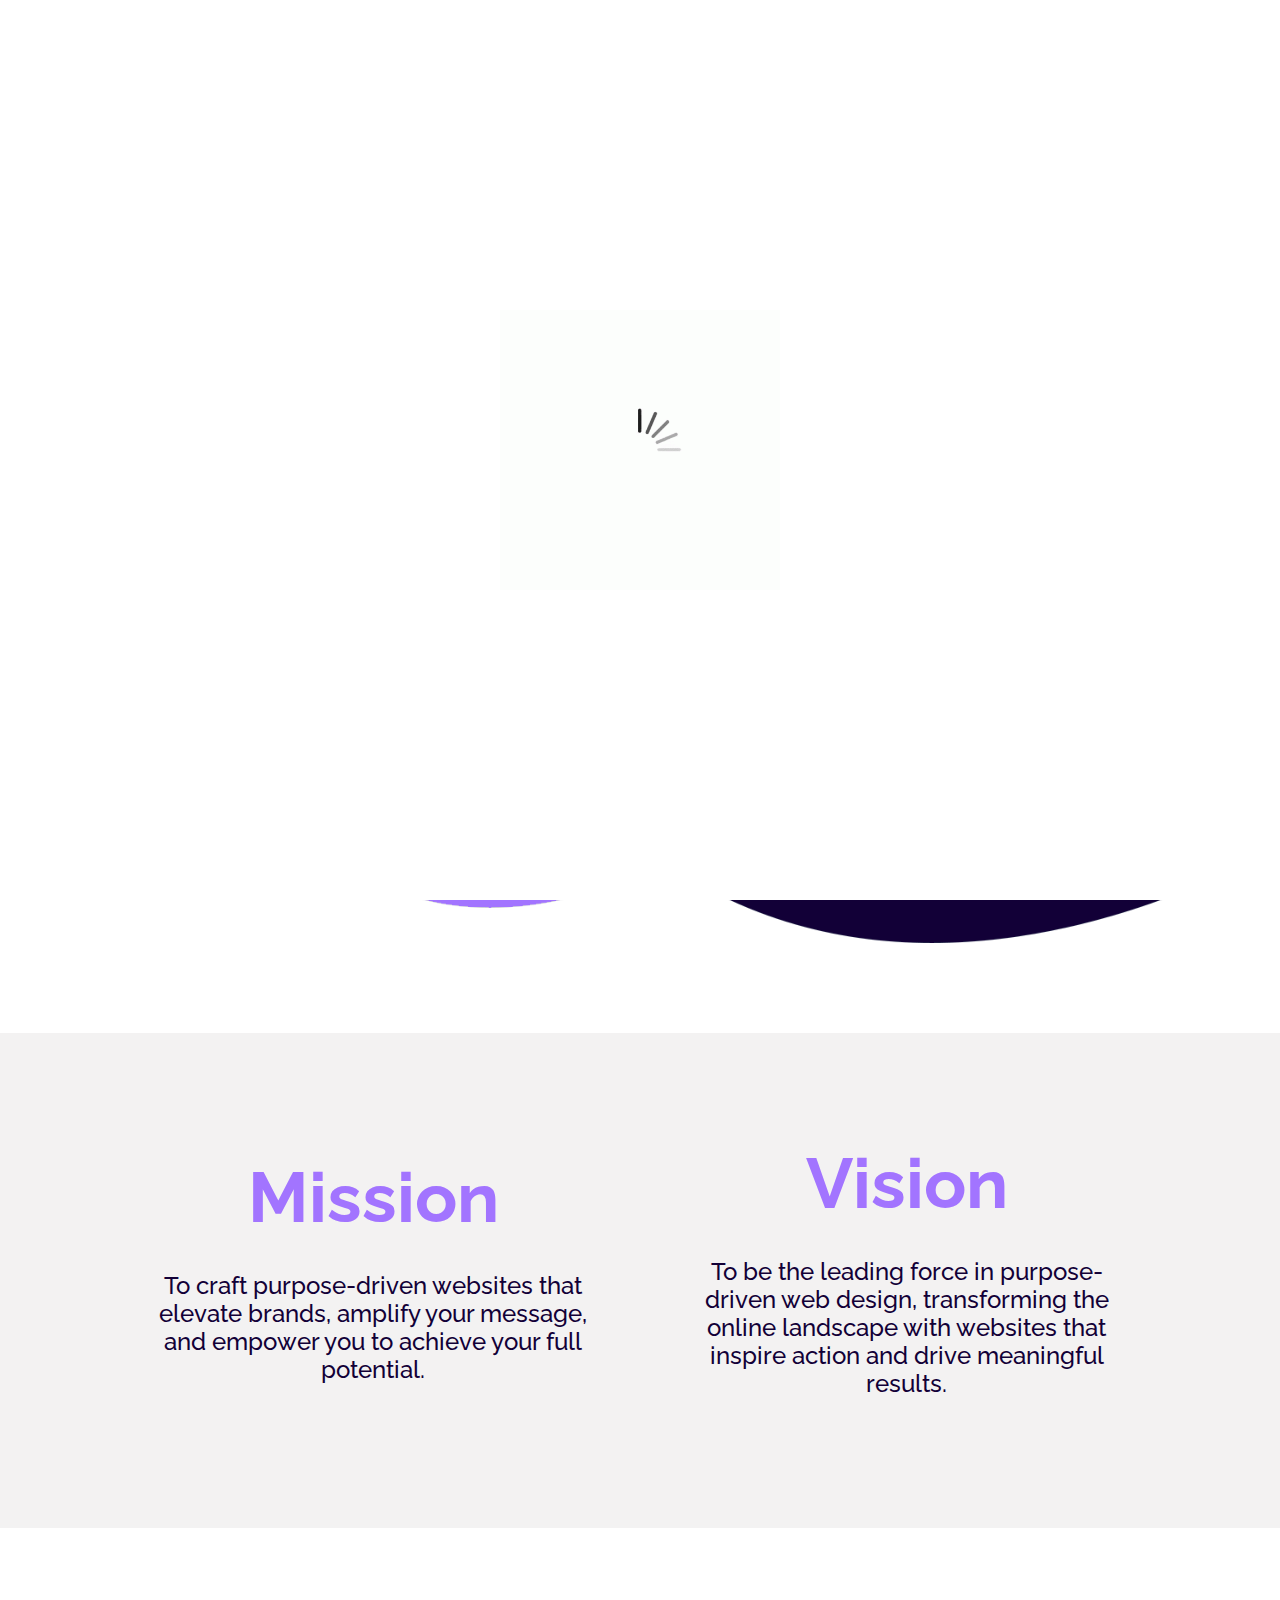
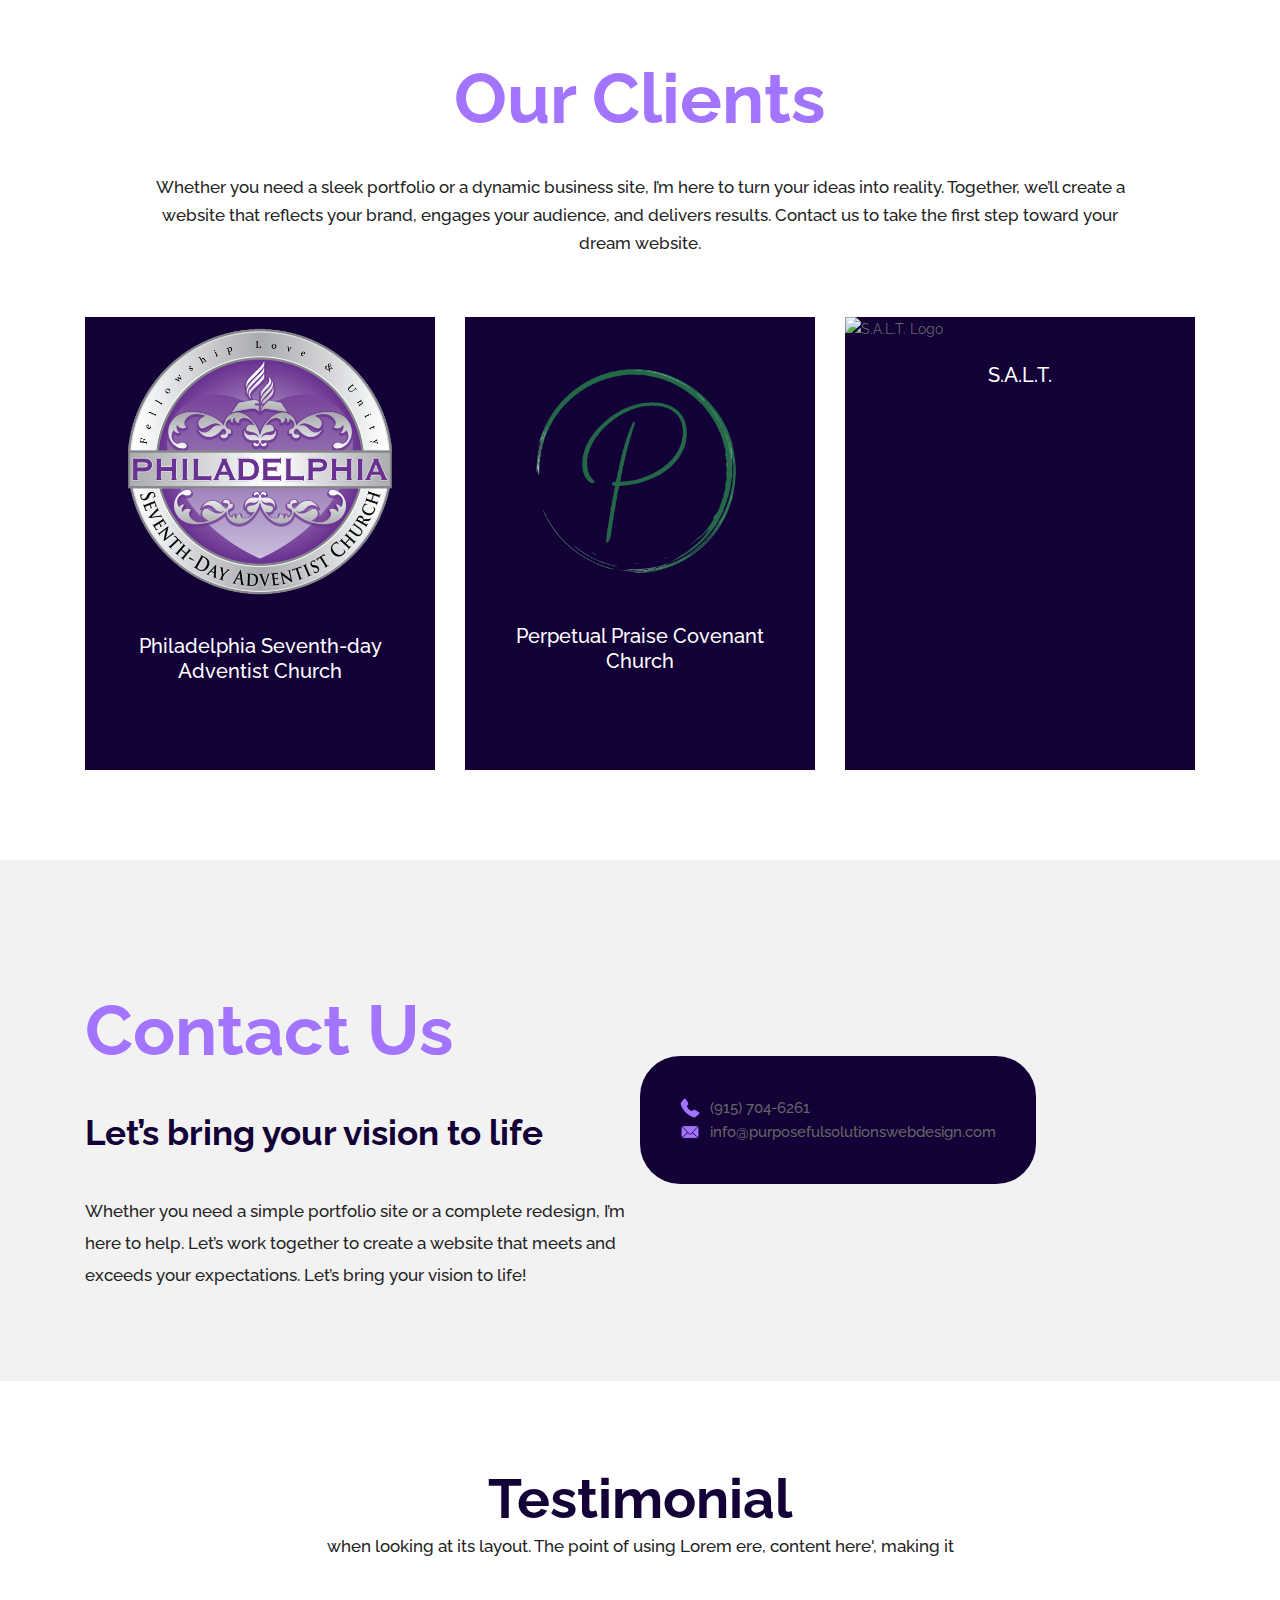
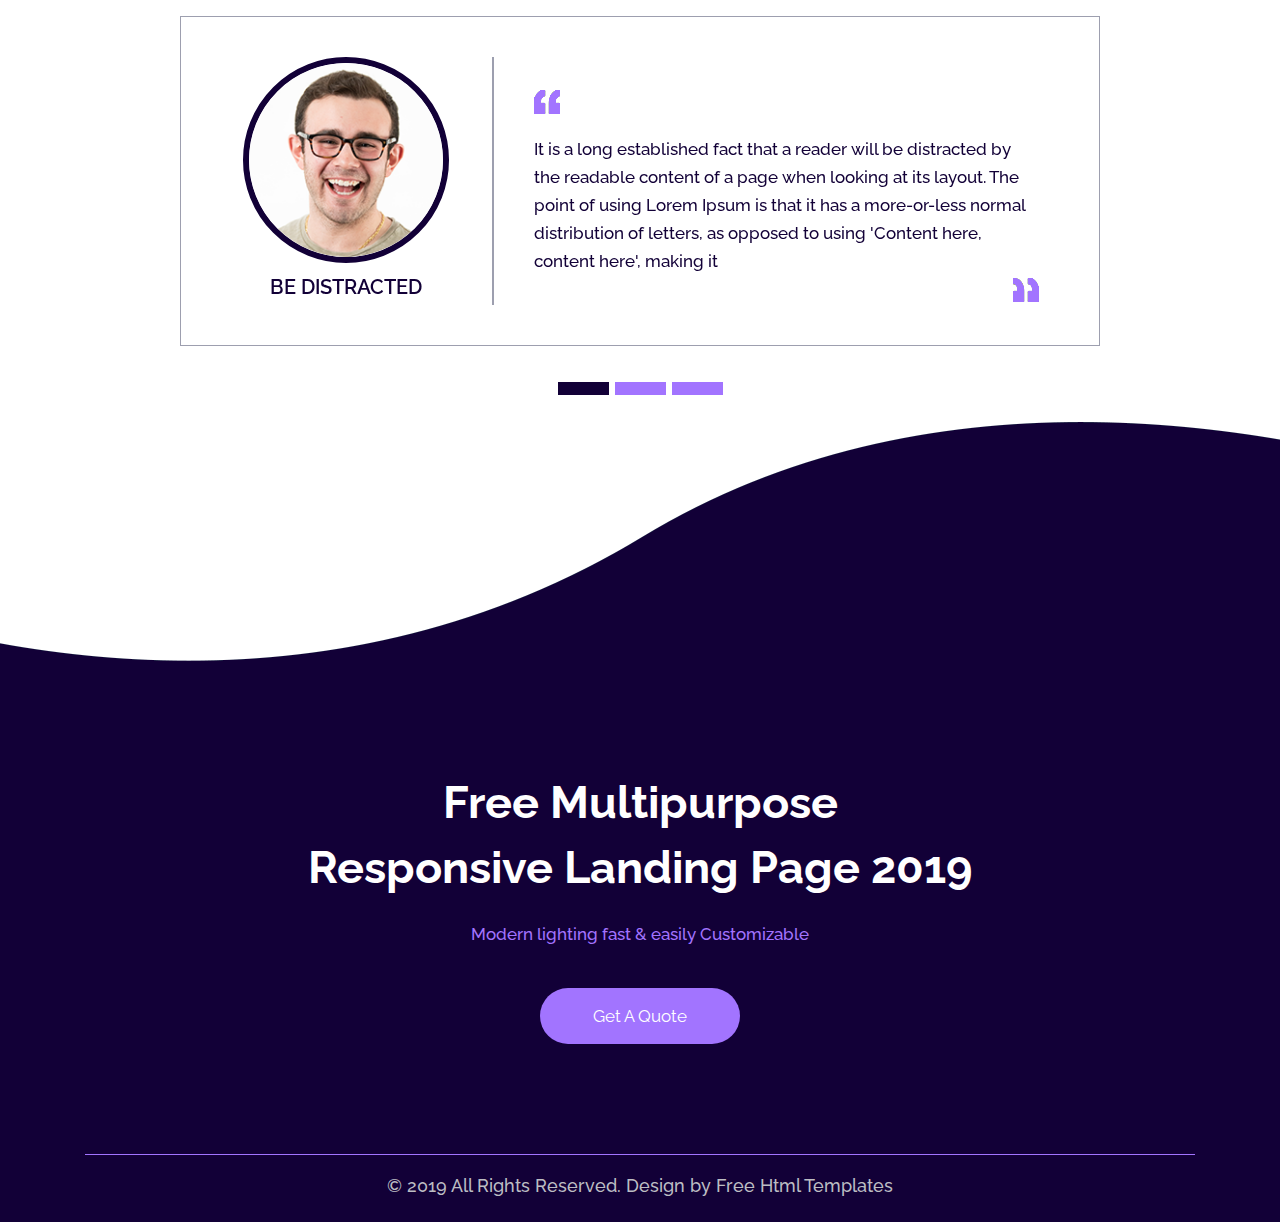
==== PSWD/index.html @ e75d56ca "added images. updated banner, mission and vision, and working on contact section" ====
<!DOCTYPE html>
<html lang="en">
<head>
    <meta charset="utf-8">
    <meta http-equiv="X-UA-Compatible" content="IE=edge">
    <!-- mobile metas -->
    <meta name="viewport" content="width=device-width, initial-scale=1">
    <meta name="viewport" content="initial-scale=1, maximum-scale=1">
    <!-- site metas -->
    <title>Purposeful Solutions Web Design</title>
    <meta name="keywords" content="website design">
    <meta name="description" content="website design">
    <meta name="author" content="">
    <!-- bootstrap css -->
    <link rel="stylesheet" href="css/bootstrap.min.css">
    <!-- style css -->
    <link rel="stylesheet" href="css/style.css">
    <!-- Responsive-->
    <link rel="stylesheet" href="css/responsive.css">
    <!-- favicon -->
    <link rel="icon" href="images/PSWDLogoFavicon.png" type="image/gif"/>
    <!-- Scrollbar Custom CSS -->
    <link rel="stylesheet" href="css/jquery.mCustomScrollbar.min.css">
    <!-- Tweaks for older IEs-->
    <link rel="stylesheet" href="https://netdna.bootstrapcdn.com/font-awesome/4.0.3/css/font-awesome.css">
    <link rel="stylesheet" href="https://cdnjs.cloudflare.com/ajax/libs/fancybox/2.1.5/jquery.fancybox.min.css"
          media="screen">

</head>
<!-- body -->
<body class="main-layout">
<!-- loader  -->
<div class="loader_bg">
    <div class="loader"><img src="images/loading.gif" alt="#"/></div>
</div>
<!-- end loader -->
<!-- header -->
<header>
    <div class="header">
        <div class="container">
            <div class="row">
                <div class="col-xl-3 col-lg-3 col-md-3 col-sm-3 col logo_section">
                    <div class="full">
                        <div class="center-desk">
                            <div class="logo">
                                <a href="index.html"><img src="images/PSWDLogoWhiteText.png"
                                                          alt="Purposeful Solutions Web Design logo"/></a>
                            </div>
                        </div>
                    </div>
                </div>
            </div>
        </div>
    </div>
</header>
<!-- end header -->
<!-- banner -->
<section class="banner_main">
    <div class="container-fluid">
        <div class="row d_flex">
            <div class="col-xl-6 col-lg-6 col-md-6">
                <div class="text-bg">
                    <h1>Creating</h1>
                    <span>Responsive <br>
                     Modern<br> User-centric websites </span>
                    <a href="#">Contact Us</a>
                </div>
            </div>
            <div class="col-xl-6 col-lg-6 col-md-6 padding_alert2">
                <div class="text-img">
                    <figure><img src="images/bundle03.png" alt="#"/></figure>
                </div>
            </div>
        </div>
    </div>
</section>
<!-- end banner -->
<!-- about -->
<div class="about">
    <div class="container-fluid">
        <div class="row d_flex">
            <div class="col-xl-5 col-lg-5 col-md-5 offset-md-1 d-flex flex-column ">
                <div class="titlepage">
                    <h1>Mission</h1>
                    <p>To craft purpose-driven websites that elevate brands, amplify your message, and empower you to
                        achieve your full potential.</p>
                </div>
            </div>
            <div class="col-xl-5 col-lg-5 col-md-5  d-flex flex-column ">
                <div class="titlepage">
                    <h1>Vision</h1>
                    <p>To be the leading force in purpose-driven web design, transforming the online landscape with
                        websites that inspire action and drive meaningful results.
                    </p>
                </div>
            </div>
        </div>
    </div>
</div>


<div class="classified">
    <div class="container">
        <div class="row">
            <div class="col-md-12">
                <div class="titlepage">
                    <h1>Our Clients</h1>
                    <p>Whether you need a sleek portfolio or a dynamic business site, I’m here to turn your ideas into
                        reality. Together, we’ll create a website that reflects your brand, engages your audience, and
                        delivers results. Contact us to take the first step toward your dream website.
                    </p>
                </div>
            </div>
        </div>


        <div class="row">
            <div class="col-xl-4 col-lg-4 col-md-4 margin_bott">
                <div class="classified_box">
                    <figure><img src="images/psdalogo.png" alt="Philadelphia Seventh-day Adventist Church logo"/>
                    </figure>
                    <h3>Philadelphia Seventh-day Adventist Church </h3>
                </div>
            </div>
            <div class="col-xl-4 col-lg-4 col-md-4 margin_bott">
                <div class="classified_box">
                    <figure><img src="images/P-PPCC.png" alt="Perpetual Praise Covenant Church logo"/></figure>
                    <h3>Perpetual Praise Covenant Church</h3>
                </div>
            </div>
            <div class="col-xl-4 col-lg-4 col-md-4">
                <div class="classified_box">
                    <figure><img src="" alt="S.A.L.T. Logo"/></figure>
                    <h3>S.A.L.T.</h3>
                </div>
            </div>
        </div>

    </div>
</div>

<!-- end classified -->


<!-- contact -->
<div class="contact">
    <div class="container">
        <div class="row d_flex">
            <div class="col-md-6">
                <div class="contact_box">
                    <div class="titlepage">
                        <h1>Contact Us</h1>
                        <h2>Let’s bring your vision to life</h2>
                    </div>
                    <p>Whether you need a simple portfolio site or a complete redesign, I’m here to help. Let’s work
                        together to create a website that meets and exceeds your expectations. Let’s bring your vision
                        to life!
                    </p>
                </div>
            </div>
            <div class="contact-info">
                <div id="contact" class="main_contact">
                    <div class="contact-item">
                        <img class="contact-icon" src="images/phoneIcon.png" alt="">
                        <p>(915) 704-6261</p>
                    </div>
                    <div class="contact-item">
                        <img class="contact-icon" src="images/mailIcon01.png" alt="">
                        <p>info@purposefulsolutionswebdesign.com</p>
                    </div>
                    </div>
                    <!--                    <div class="row">-->
                    <!--                        <div class="col-md-12 ">-->
                    <!--                            <input class="contactus" placeholder="Name" type="type" name="Name">-->
                    <!--                        </div>-->
                    <!--                        <div class="col-md-12">-->
                    <!--                            <input class="contactus" placeholder="Phone Number" type="type" name="Phone Number">-->
                    <!--                        </div>-->
                    <!--                        <div class="col-md-12">-->
                    <!--                            <input class="contactus" placeholder="Email" type="type" name="Email">-->
                    <!--                        </div>-->
                    <!--                        <div class="col-md-12">-->
                    <!--                            <textarea class="textarea" placeholder="Message" type="type"-->
                    <!--                                      Message="Name">Message </textarea>-->
                    <!--                        </div>-->
                    <!--                        <div class="col-sm-12">-->
                    <!--                            <button class="send_btn">Send</button>-->
                    <!--                        </div>-->
                    <!--                    </div>-->
                </div>
            </div>
        </div>
    </div>
</div>
<!-- end contact -->


<!-- testimonial -->
<div class="testimonial">
    <div class="container">
        <div class="row">
            <div class="col-md-12">
                <div class="titlepage">
                    <h2>Testimonial</h2>
                    <p>when looking at its layout. The point of using Lorem ere, content here', making it</p>
                </div>
            </div>
        </div>
        <div class="row">
            <div class="col-md-10 offset-md-1">
                <div id="myCarousel" class="carousel slide testimonial_Carousel " data-ride="carousel">
                    <ol class="carousel-indicators">
                        <li data-target="#myCarousel" data-slide-to="0" class="active"></li>
                        <li data-target="#myCarousel" data-slide-to="1"></li>
                        <li data-target="#myCarousel" data-slide-to="2"></li>
                    </ol>
                    <div class="carousel-inner">
                        <div class="carousel-item active">
                            <div class="container">
                                <div class="carousel-caption ">
                                    <div class="row">
                                        <div class="col-xl-4 col-lg-4 col-md-12 margin_boot">
                                            <div class="test_box1">
                                                <figure><img src="images/tests.png" alt="#"/></figure>
                                                <h4> be distracted </h4>
                                            </div>
                                        </div>
                                        <div class="col-xl-8 col-lg-8 col-md-12">
                                            <div class="test_box">
                                                <i><img src="images/te1.png" alt="#"/></i>
                                                <p>It is a long established fact that a reader will be distracted by the
                                                    readable content of a page when looking at its layout. The point of
                                                    using Lorem Ipsum is that it has a more-or-less normal distribution
                                                    of letters, as opposed to using 'Content here, content here', making
                                                    it </p>
                                                <i class="flot_right"><img src="images/te2.png" alt="#"/></i>
                                            </div>
                                        </div>
                                    </div>
                                </div>
                            </div>
                        </div>
                        <div class="carousel-item">
                            <div class="container">
                                <div class="carousel-caption">
                                    <div class="row">
                                        <div class="col-xl-4 col-lg-4 col-md-12 margin_boot">
                                            <div class="test_box1">
                                                <figure><img src="images/tests.png" alt="#"/></figure>
                                                <h4> be distracted </h4>
                                            </div>
                                        </div>
                                        <div class="col-xl-8 col-lg-8 col-md-12">
                                            <div class="test_box">
                                                <i><img src="images/te1.png" alt="#"/></i>
                                                <p>It is a long established fact that a reader will be distracted by the
                                                    readable content of a page when looking at its layout. The point of
                                                    using Lorem Ipsum is that it has a more-or-less normal distribution
                                                    of letters, as opposed to using 'Content here, content here', making
                                                    it </p>
                                                <i class="flot_right"><img src="images/te2.png" alt="#"/></i>
                                            </div>
                                        </div>
                                    </div>
                                </div>
                            </div>
                        </div>
                        <div class="carousel-item">
                            <div class="container">
                                <div class="carousel-caption">
                                    <div class="row">
                                        <div class="col-xl-4 col-lg-4 col-md-12 margin_boot">
                                            <div class="test_box1">
                                                <figure><img src="images/tests.png" alt="#"/></figure>
                                                <h4> be distracted </h4>
                                            </div>
                                        </div>
                                        <div class="col-xl-8 col-lg-8 col-md-12">
                                            <div class="test_box">
                                                <i><img src="images/te1.png" alt="#"/></i>
                                                <p>It is a long established fact that a reader will be distracted by the
                                                    readable content of a page when looking at its layout. The point of
                                                    using Lorem Ipsum is that it has a more-or-less normal distribution
                                                    of letters, as opposed to using 'Content here, content here', making
                                                    it </p>
                                                <i class="flot_right"><img src="images/te2.png" alt="#"/></i>
                                            </div>
                                        </div>
                                    </div>
                                </div>
                            </div>
                        </div>
                    </div>
                    <a class="carousel-control-prev" href="#myCarousel" role="button" data-slide="prev">
                        <span class="carousel-control-prev-icon" aria-hidden="true"></span>
                        <span class="sr-only">Previous</span>
                    </a>
                    <a class="carousel-control-next" href="#myCarousel" role="button" data-slide="next">
                        <span class="carousel-control-next-icon" aria-hidden="true"></span>
                        <span class="sr-only">Next</span>
                    </a>
                </div>
            </div>
        </div>
    </div>
</div>
<!-- end testimonial -->

<!--  footer -->
<footer>
    <div class="footer">
        <div class="container">
            <div class="row">
                <div class="col-md-8 offset-md-2">
                    <div class="cont">
                        <h3>Free Multipurpose <br>
                            Responsive Landing Page 2019
                        </h3>
                        <p>Modern lighting fast & easily Customizable</p>
                        <a class="read_more" href="#">Get A Quote</a>
                    </div>
                </div>
            </div>
        </div>
        <div class="copyright">
            <div class="container">
                <div class="row">
                    <div class="col-md-12">
                        <p>© 2019 All Rights Reserved. Design by <a href="https://html.design/"> Free Html Templates</a>
                        </p>
                    </div>
                </div>
            </div>
        </div>
    </div>
</footer>
<!-- end footer -->
<!-- Javascript files-->
<script src="js/jquery.min.js"></script>
<script src="js/popper.min.js"></script>
<script src="js/bootstrap.bundle.min.js"></script>
<script src="js/jquery-3.0.0.min.js"></script>
<script src="js/plugin.js"></script>
<!-- sidebar -->
<script src="js/jquery.mCustomScrollbar.concat.min.js"></script>
<script src="js/custom.js"></script>
<script src="https:cdnjs.cloudflare.com/ajax/libs/fancybox/2.1.5/jquery.fancybox.min.js"></script>
</body>
</html>
---- PSWD/css/style.css ----
/*--------------------------------------------------------------------- File Name: responsive.css ---------------------------------------------------------------------*/

/*--------------------------------------------------------------------- File Name: style.css ---------------------------------------------------------------------*/

/*--------------------------------------------------------------------- import Fonts ---------------------------------------------------------------------*/

@import url('https://fonts.googleapis.com/css?family=Rajdhani:300,400,500,600,700');
@import url('https://fonts.googleapis.com/css?family=Poppins:100,100i,200,200i,300,300i,400,400i,500,500i,600,600i,700,700i,800,800i,900,900i');
@import url('https://fonts.googleapis.com/css?family=Raleway:400,500,600,700&display=swap');

/*****---------------------------------------- 1) font-family: 'Rajdhani', sans-serif;
 2) font-family: 'Poppins', sans-serif;
 ----------------------------------------*****/

/*--------------------------------------------------------------------- import Files ---------------------------------------------------------------------*/

@import url(animate.min.css);
@import url(normalize.css);
@import url(icomoon.css);
@import url(font-awesome.min.css);
@import url(meanmenu.css);
@import url(owl.carousel.min.css);
@import url(swiper.min.css);
@import url(slick.css);
@import url(jquery.fancybox.min.css);
@import url(jquery-ui.css);
@import url(nice-select.css);

/*--------------------------------------------------------------------- skeleton ---------------------------------------------------------------------*/

* {
    box-sizing: border-box !important;
}

html {
    scroll-behavior: smooth;
}

body {
    color: #666666;
    font-size: 14px;
    font-family: 'Raleway', sans-serif;
    line-height: 1.80857;
    font-weight: normal;
}

a {
    color: #1f1f1f;
    text-decoration: none !important;
    outline: none !important;
    -webkit-transition: all .3s ease-in-out;
    -moz-transition: all .3s ease-in-out;
    -ms-transition: all .3s ease-in-out;
    -o-transition: all .3s ease-in-out;
    transition: all .3s ease-in-out;
}

h1,
h2,
h3,
h4,
h5,
h6 {
    letter-spacing: 0;
    font-weight: normal;
    position: relative;
    padding: 0 0 10px 0;
    line-height: normal;
    color: #111111;
    margin: 0
}

h1 {
    font-size: 24px;
}

h2 {
    font-size: 22px;
}

h3 {
    font-size: 18px;
}

h4 {
    font-size: 16px
}

h5 {
    font-size: 14px
}

h6 {
    font-size: 13px
}

*,
*::after,
*::before {
    -webkit-box-sizing: border-box;
    -moz-box-sizing: border-box;
    box-sizing: border-box;
}

h1 a,
h2 a,
h3 a,
h4 a,
h5 a,
h6 a {
    color: #212121;
    text-decoration: none !important;
    opacity: 1
}

button:focus {
    outline: none;
}

ul,
li,
ol {
    margin: 0px;
    padding: 0px;
    list-style: none;
}

p {
    margin: 0px;
    font-weight: 500;
    font-size: 15px;
    line-height: 24px;
}

a {
    color: #222222;
    text-decoration: none;
    outline: none !important;
}

a,
.btn {
    text-decoration: none !important;
    outline: none !important;
    -webkit-transition: all .3s ease-in-out;
    -moz-transition: all .3s ease-in-out;
    -ms-transition: all .3s ease-in-out;
    -o-transition: all .3s ease-in-out;
    transition: all .3s ease-in-out;
}

img {
    max-width: 100%;
    height: auto;
}

:focus {
    outline: 0;
}

.btn-custom {
    margin-top: 20px;
    background-color: transparent !important;
    border: 2px solid #ddd;
    padding: 12px 40px;
    font-size: 16px;
}

.lead {
    font-size: 18px;
    line-height: 30px;
    color: #767676;
    margin: 0;
    padding: 0;
}

.form-control:focus {
    border-color: #ffffff !important;
    box-shadow: 0 0 0 .2rem rgba(255, 255, 255, .25);
}

.navbar-form input {
    border: none !important;
}

.badge {
    font-weight: 500;
}

blockquote {
    margin: 20px 0 20px;
    padding: 30px;
}

button {
    border: 0;
    margin: 0;
    padding: 0;
    cursor: pointer;
}

.full {
    float: left;
    width: 100%;
}

.layout_padding {
    padding-top: 90px;
    padding-bottom: 90px;
}

.layout_padding_2 {
    padding-top: 75px;
    padding-bottom: 75px;
}

.light_silver {
    background: #f9f9f9;
}

.theme_bg {
    background: #38c8a8;
}

.margin_top_30 {
    margin-top: 30px !important;
}

.full {
    width: 100%;
    float: left;
    margin: 0;
    padding: 0;
}


/**-- heading section --**/


/*---------------------------- preloader area ----------------------------*/

.loader_bg {
    position: fixed;
    z-index: 9999999;
    background: #fff;
    width: 100%;
    height: 100%;
}

.loader {
    height: 100%;
    width: 100%;
    position: absolute;
    left: 0;
    top: 0;
    display: flex;
    justify-content: center;
    align-items: center;
}

.loader img {
    width: 280px;
}


/*-- navigation--*/

.navigation.navbar {
    float: right;
    padding: 0px;
    padding-top: 5px;
}

.navigation.navbar-dark .navbar-nav .nav-link {
    padding: 8px 25px;
    color: #fff;
    font-size: 16px;
    line-height: 20px;
}

.navigation.navbar-dark .navbar-nav .nav-link:focus,
.navigation.navbar-dark .navbar-nav .nav-link:hover {
    color: #a274ff;
}

.navigation.navbar-dark .navbar-nav .active > .nav-link,
.navigation.navbar-dark .navbar-nav .nav-link.active,
.navigation.navbar-dark .navbar-nav .nav-link.show,
.navigation.navbar-dark .navbar-nav .show > .nav-link {
    color: #bb4f42;
}

.navbar-expand-md .navbar-nav {
    padding-right: 10px;
}

/*-- header area --*/


/*--------------------------------------------------------------------- top banner area ---------------------------------------------------------------------*/


/*--------------------------------------------------------------------- layout new css ---------------------------------------------------------------------*/

.header {
    width: 100%;
    background: transparent;
    padding: 20px 30px;
    position: absolute;
    z-index: 999;
}

.logo a {
    font-size: 40px;
    font-weight: bold;
    color: #fff;
    line-height: 40px;
}


/** banner section **/

.padding_lert2 {
    padding-left: 0;
}

.banner_main {
    background: url(../images/banner.png);
    padding: 90px 0 300px 0;
    display: flex;
    align-items: center;
    background-repeat: no-repeat;
    background-size: 100% 100%;
    background-position: center;
}

.text-bg {
    text-align: left;
    max-width: 542px;
    float: right;
    width: 100%;
    padding-top: 20%;
}

.text-bg h1 {
    color: #a274ff;
    font-size: 70px;
    padding-top: 40px;
    line-height: 80px;
    padding-bottom: 35px;
    font-weight: bold;
}

.text-bg span {
    color: #fff;
    font-size: 45px;
    line-height: 65px;
    font-weight: 500;
    padding-bottom: 20px;
    display: block;
}

.text-bg strong {
    color: #fff;
    font-size: 60px;
    line-height: 65px;
    font-weight: 600;
    padding-bottom: 30px;
    display: block;
}

.text-bg p {
    color: #fff;
    font-size: 17px;
    line-height: 28px;
    padding-bottom: 60px;
}


.text-img figure {
    margin: 0;
}

.text-img figure img {
    width: 100%;
}

.text-bg a {
    font-size: 17px;
    background-color: transparent;
    border: #ddd solid 2px;
    border-radius: 10px;
    color: #fff;
    font-weight: 500;
    padding: 13px 0px;
    width: 100%;
    max-width: 200px;
    text-align: center;
    display: inline-block;
    transition: ease-in all 0.5s;
}

.text-bg a:hover {
    background-color: #a274ff;
    color: #fff;
    transition: ease-in all 0.5s;
}

.titlepage {
    text-align: center;
    padding-bottom: 60px;
}

.titlepage span {
    color: #a274ff;
    font-weight: 500;
    font-size: 20px;
}

.titlepage h2 {
    font-size: 55px;
    color: #120037;
    line-height: 55px;
    font-weight: bold;
    padding: 0;
}

.titlepage h1 {
    color: #a274ff;
    font-size: 70px;
    padding-top: 40px;
    line-height: 80px;
    padding-bottom: 35px;
    font-weight: bold;
}

.titlepage p {
    padding-right: 5%;
    padding-left: 5%;
    font-size: 24px;
    line-height: 28px;
    color: #120037;
}

.d_flex {
    display: flex;
    align-items: center;
    flex-wrap: wrap;
}


/** banner section **/


/** about section **/


.about {
    padding: 70px 0;
    margin-top: 90px;
    background-color: #f3f2f2;
}

.about .titlepage h2 {
    padding-bottom: 20px;
}

.about .about_box figure {
    margin: 0;
}

.about .about_box figure img {
    width: 100%;
}


/** end about section **/


/** classified section **/


.classified {
    margin-top: 90px;
}

.classified .titlepage h2 {
    padding-bottom: 20px;
}

.classified .titlepage p {
    font-size: 17px;
    line-height: 28px;
    color: #232324;
}

.classified_box {
    background: #120037;
    min-height: 453px;
}

.classified .classified_box figure {
    margin: 0;
}

.classified .classified_box figure img {
    width: 100%;
}


.classified .classified_box h3 {
    text-align: center;
    color: #fff;
    font-size: 20px;
    line-height: 25px;
    font-weight: 501;
    padding: 20px 20px 0px 20px;
}

.classified .classified_box p {
    text-align: center;
    color: #fff;
    font-size: 17px;
    line-height: 28px;
    padding: 10px 20px 25px 20px
}


/** end classified section **/


/** end about section **/

.read_more {
    font-size: 17px;
    background-color: #02185b;
    color: #fff;
    padding: 13px 0px;
    width: 100%;
    max-width: 200px;
    text-align: center;
    display: inline-block;
    transition: ease-in all 0.5s;
}

.read_more:hover {
    background: #a274ff;
    color: #fff;
    transition: ease-in all 0.5s;
}

/** contact **/

.contact {
    background-color: #f3f2f2;
    padding: 90px 0;
    margin-top: 90px;
}

.contact .titlepage {
    text-align: left;
    padding-bottom: 35px;
}

.contact .titlepage h2 {
    color: #120037;
    font-size: 35px;
}

.contact-info {
    /*display: flex; !* Makes the container a flexbox *!*/
    /*flex-direction: column; !* Stack items vertically by default *!*/
}

.contact-item {
    display: flex; /* Makes each item a flexbox */
    align-items: center; /* Vertically aligns the icon and text */
    margin-bottom: 10px; /* Adds spacing between items */
}

.contact-icon {
    width: 20px; /* Adjust icon size as needed */
    height: auto;
    margin-right: 10px; /* Adds spacing between icon and text */
}

/* Media query for larger screens to display items horizontally */
@media (min-width: 768px) { /* Adjust breakpoint as needed */
    .contact-info {
        flex-direction: row;
        justify-content: space-around; /* Distribute space evenly */
    }
    .contact-item {
        margin-bottom: 0px;
    }
}

.main_contact {
    padding: 40px;
    background: #120037;
    border-radius: 40px;
}

.main_form .contactus {
    border: inherit;
    margin-bottom: 26px;
    width: 100%;
    height: 50px;
    background: transparent;
    color: #292e39;
    font-size: 18px;
    font-weight: normal;
    border-bottom: #615e5e solid 1px;
}

.main_form .textarea {
    border: inherit;
    margin-bottom: 20px;
    width: 100%;
    background: transparent;
    color: #292e39;
    font-size: 18px;
    font-weight: normal;
    padding-top: 30px;
    border-bottom: #615e5e solid 1px;
}

.main_form .send_btn {
    font-size: 17px;
    transition: ease-in all 0.5s;
    background-color: #fff;
    color: #000;
    padding: 13px 0px;
    margin: 0 auto;
    max-width: 200px;
    width: 100%;
    display: block;
    margin-top: 30px;
}

.main_form .send_btn:hover {
    background: #a274ff;
    transition: ease-in all 0.5s;
    color: #fff;
}

#contact *::placeholder {
    color: #4d4d4f;
    opacity: 1;
}


.contact_box p {
    color: #232324;
    font-size: 17px;
    line-height: 32px;
}

/** end contact **/


/** testimonial section **/

.testimonial {
    padding: 90px 0 319px 0;
    background-color: #fff;
}

.testimonial .titlepage p {
    color: #232324;
    font-weight: 500;
    font-size: 17px;
    line-height: 20px;
    padding-top: 10px;
}

.testimonial_Carousel {
    border: #9d9faf solid 1px;
    padding: 40px 20px;
}

.testimonial_Carousel .carousel-caption {
    position: inherit;
    padding: 0;
}

.testimonial_box {
    text-align: center;
}

.test_box {
    padding: 30px 25px;
}

.margin_boot {
    border-right: #9d9faf solid 2px;
}

.flot_right {
    float: right;
}

.testimonial_Carousel .test_box1 {
    text-align: center;
}

.testimonial_Carousel .test_box1 figure {
    margin: 0;
}

.testimonial_Carousel .test_box1 figure img {
    max-width: 206px;
    border-radius: 200px;
    border: #120037 solid 6px;
}

.testimonial_Carousel .test_box1 h4 {
    font-size: 20px;
    color: #120037;
    line-height: 18px;
    display: block;
    text-align: center;
    text-transform: uppercase;
    font-weight: 600;
    padding: 0;
    padding-top: 15px;
}

.testimonial_Carousel .test_box i {
    font-size: 17px;
    line-height: 28px;
    text-align: left;
    display: block;
}

.testimonial_Carousel .test_box p {
    font-size: 17px;
    line-height: 28px;
    color: #120037;
    text-align: left;
    padding-top: 20px;
}

.testimonial_Carousel .carousel-indicators {
    bottom: -50px;
}

.testimonial_Carousel .carousel-indicators li {
    width: 51px;
    height: 13px;
    background: #a274ff;
}

.testimonial_Carousel .carousel-indicators li.active {
    background: #120037;
}

.carousel-control-next-icon,
.carousel-control-prev-icon {
    display: none;
}


/** end testimonial section **/

/** footer **/

.footer {
    background: #120037;
    padding-top: 85px;
    text-align: center;
    padding-bottom: 5px;
    position: relative;
}

.footer::after {
    content: "";
    position: absolute;
    height: 243px;
    top: -243px;
    background-repeat: no-repeat;
    background: url(../images/cross_bottom.png);
    background-size: cover;
    background-position: center;
    left: 0;
    right: 0;
}


.footer .titlepage {
    text-align: left;
    padding-bottom: 10px;
}

.footer .titlepage h2 {
    color: #e95d49;
}

.cont {
    padding-top: 20px;
    text-align: center;
}

.cont h3 {
    color: #fff;
    font-size: 45px;
    line-height: 65px;
    font-weight: bold;
    padding: 0;
}

.cont p {
    color: #a274ff;
    font-size: 17px;
    line-height: 28px;
    padding-top: 20px;
    padding-bottom: 40px;
}

.cont .read_more {
    background-color: #a274ff;
    border-radius: 30px;
}

.cont .read_more:hover {
    background-color: #000;
}

.copyright {
    margin-top: 90px;
    padding: 20px 0px;
    background-color: transparent;
}

.copyright p {
    color: #bcbdc3;
    font-size: 18px;
    line-height: 22px;
    text-align: center;
    border-top: #a274ff solid 1px;
    padding-top: 20px;
}

.copyright a {
    color: #bcbdc3;
}

.copyright a:hover {
    color: #a274ff;;
}


/** end footer **/
---- PSWD/css/responsive.css ----
/*--------------------------------------------------------------------- File Name: responsive.css ---------------------------------------------------------------------*/


/*------------------------------------------------------------------- 991px x 768px ---------------------------------------------------------------------*/

@media (min-width: 1200px) and (max-width: 1500px) {

}

@media (min-width: 992px) and (max-width: 1199px) {
    .titlepage h2 {
        font-size: 42px;
    }
    .text-bg h1 {
        font-size: 42px;
        padding-top: 63px;
        line-height: 55px;
    }
    .text-bg span {
        font-size: 45px;
        line-height: 62px;
    }
    
    .cont h3 {
        font-size: 40px;
    }
}

@media (min-width: 768px) and (max-width: 991px) {
    .navigation.navbar-dark .navbar-nav .nav-link {
        padding: 19px 10px;
    }
    .text-bg h1 {
font-size: 43px;
line-height: 39px;
padding-bottom: 18px;
    }
    .text-bg strong {
        font-size: 50px;
        line-height: 59px;
    }
    .padding_lert2 {
        padding-right: 0;
    }
   
    .text-bg span {
        font-size: 33px;
        line-height: 45px;
    }
    .margin_bott {
        margin-bottom: 30px;
    }
    .banner_main {
        min-height: 600px;
    }

   .margin_boot {border:inherit;}
    .titlepage h2 {
        font-size: 31px;
    }
    
    .classified_box {min-height: inherit;}
    .classified .classified_box h3 {font-size: 17px;}
    .classified .classified_box p {font-size: 16px;}
    .cont h3 {
        font-size: 28px;
        line-height: 43px;
    }
    .footer {padding-top: 0;}
}

@media (min-width: 576px) and (max-width: 767px) {
    .header {
        padding: 15px 30px 10px 30px;
    }
    .mean-container .mean-bar {
        margin-top: 0px;
    }
    .text-bg h1 {
        font-size: 45px;
        line-height: 63px;
        padding-bottom: 25px;
    }
   
    .text-bg span {
        font-size: 40px;
        line-height: 54px;
    }
    .titlepage h2 {
        font-size: 34px;
    }
    .footer {padding-top: 0;}
     .margin_boot {border:inherit;}
    .main_form {
        padding: 30px 30px; margin-top: 30px;
    }
    .cont h3 {
        font-size: 33px;
    }
    .text-img {
    padding-top: 30px;
}
.classified_box {margin-bottom: 30px;}
    .navigation.navbar {
        float: right;
        display: inherit !important;
        padding: 0;
        width: 100%;
    }
    .navigation .navbar-collapse {
        background: #02185b;
        padding: 20px;
        margin-top: 52px;
        position: absolute;
        width: 100%;
        margin-right: 20px;
        z-index: 999;
    }
    .navigation.navbar-dark .navbar-nav .nav-link {
        padding: 10px 0;
        color: #fff;
    }
    .navigation.navbar-dark .navbar-toggler {
        border: inherit;
        float: right;
        padding-top: 6px;
    }
    .navigation.navbar-dark .navbar-toggler-icon {
        background: url(../images/menu_icon.png);
        background-repeat: no-repeat;
    }
    .carousel-control-next-icon,
    .carousel-control-prev-icon {
        display: none;
    }
    .login_btn {max-width: 100px;}
}

@media (max-width: 575px) {
    .header {
        padding: 30px 0px 15px 0px;
    }
    .logo {
        text-align: center !important;
        padding-bottom: 6px;
        float: left;
    }
    
    .text-bg h1 {
        font-size: 29px;
        line-height: 40px;
        padding-bottom: 20px;
    }
    .text-bg span {
        font-size: 26px;
        line-height: 36px;
    }
    .titlepage h2 {
        font-size: 29px;
        line-height: 44px;
    }
    .text-bg strong {font-size: 42px;}
    .test_box {padding: 30px 0px;}
    .testimonial_Carousel {padding: 40px 5px;}
     .margin_boot {border:inherit;}
    
    
    .main_form {
        padding: 30px 30px; margin-top: 30px;
    }
   .text-img {
    padding-top: 30px;
}
.classified_box {margin-bottom: 30px;}
.footer {padding-top: 0;}
    .cont h3 {
        font-size: 19px;
        line-height: 40px;
    }
    .navigation.navbar {
        float: right;
        display: inherit !important;
        padding: 0;
        width: 100%;
        margin-top: -45px;
    }
    .navigation .navbar-collapse {
        background: #02185b;
        padding: 20px;
        margin-top: 62px;
        position: absolute;
        width: 100%;
        margin-right: 20px;
        z-index: 999;
    }
    .navigation.navbar-dark .navbar-nav .nav-link {
        padding: 10px 0;
        color: #fff;
    }
    .navigation.navbar-dark .navbar-toggler {
        float: right;
        margin-right: 2px;
        border: inherit;
    }
    .testimonial_box {
        padding: 0px 19px 40px 20px;
    }
    .navigation.navbar-dark .navbar-toggler-icon {
        background: url(../images/menu_icon.png);
        background-repeat: no-repeat;
    }
    .carousel-control-next-icon,
    .carousel-control-prev-icon {
        display: none;
    }
    .login_btn {max-width: 100px;}
    .cont_call h3 {
        font-size: 33px;
        line-height: 49px;
    }
}
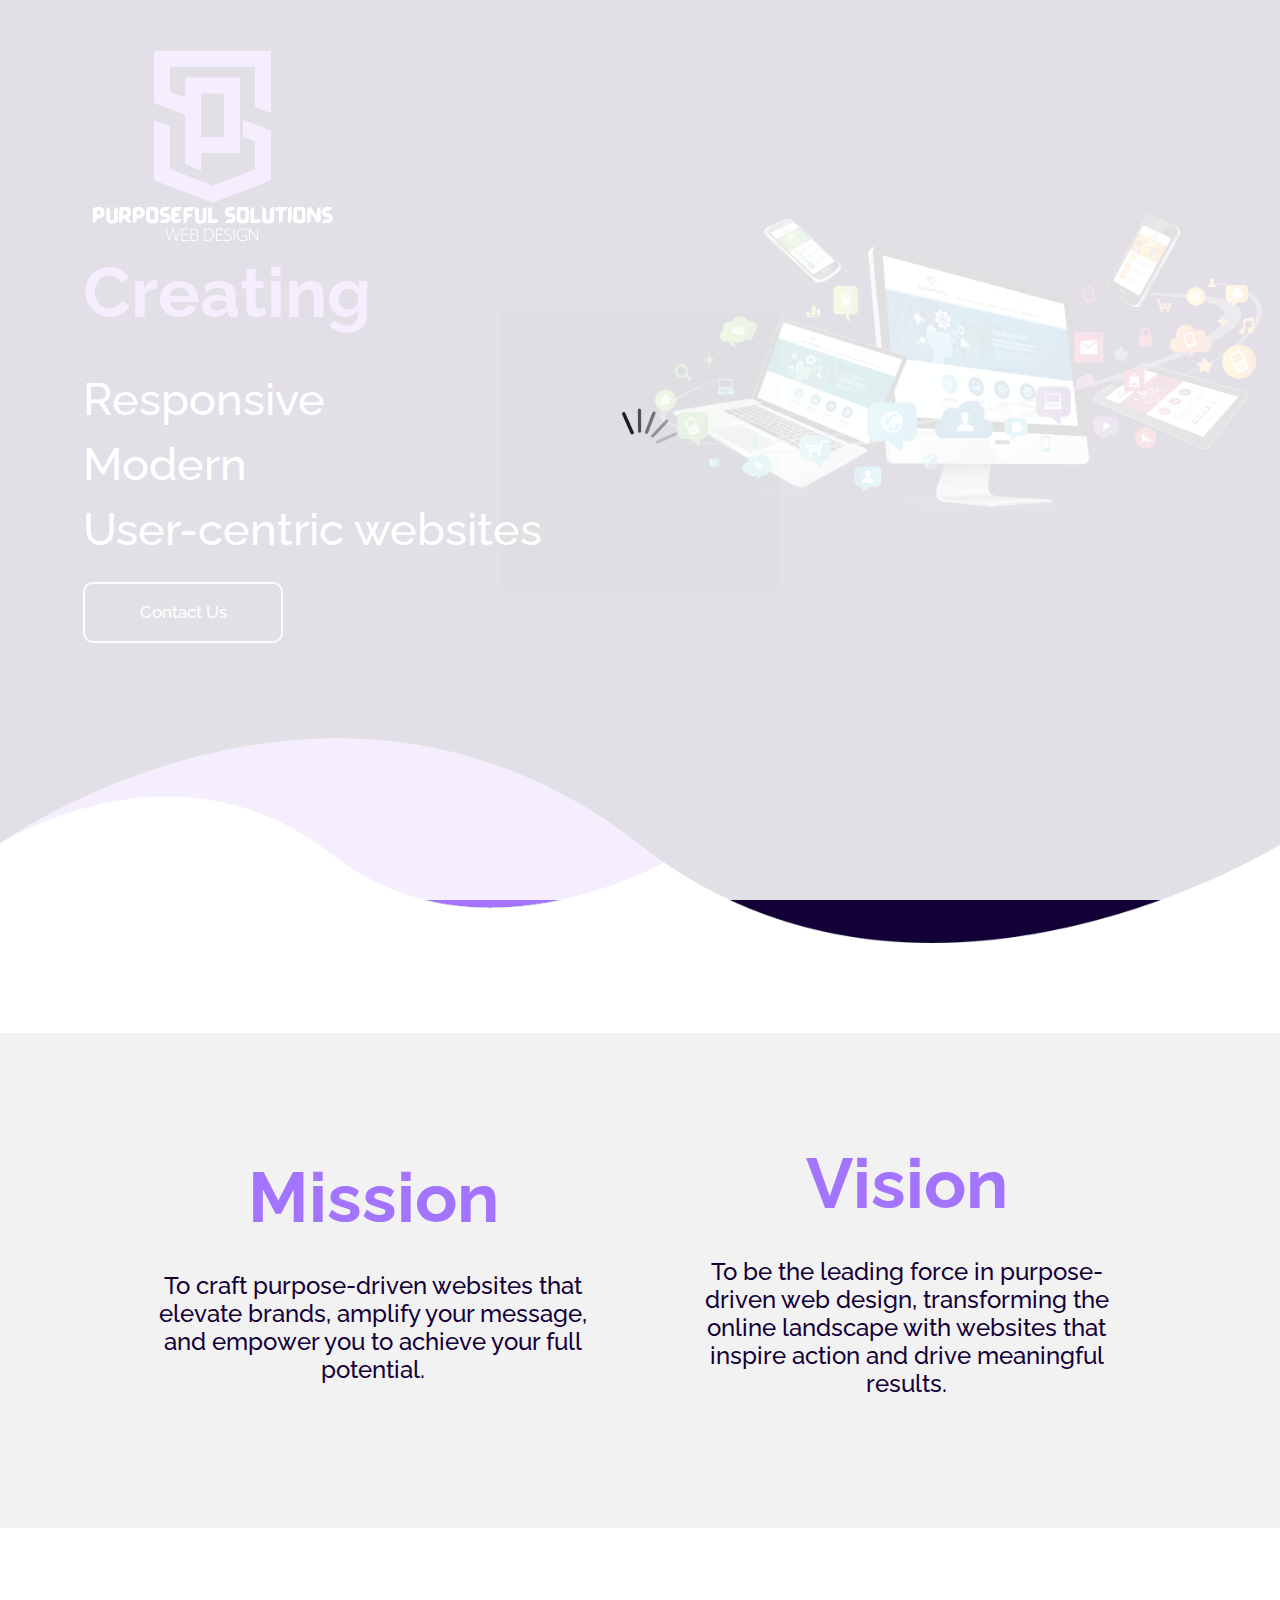
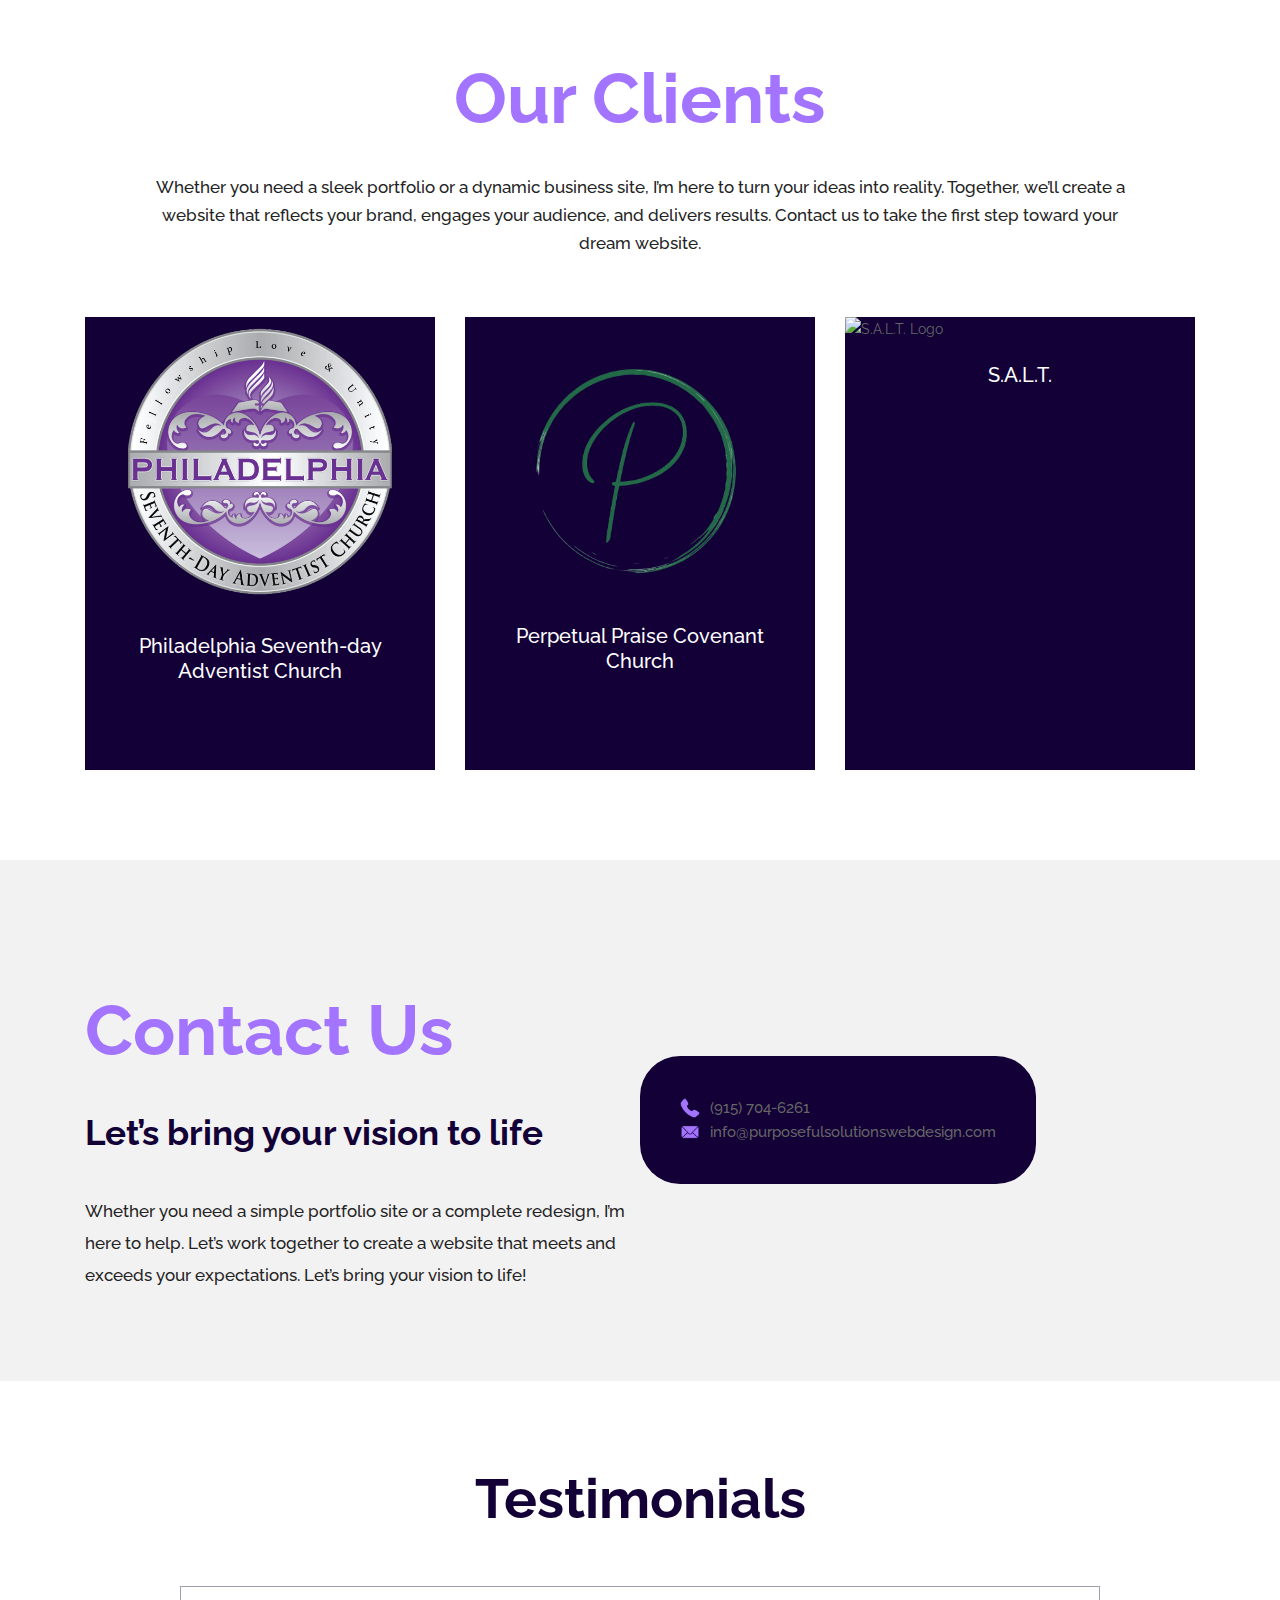
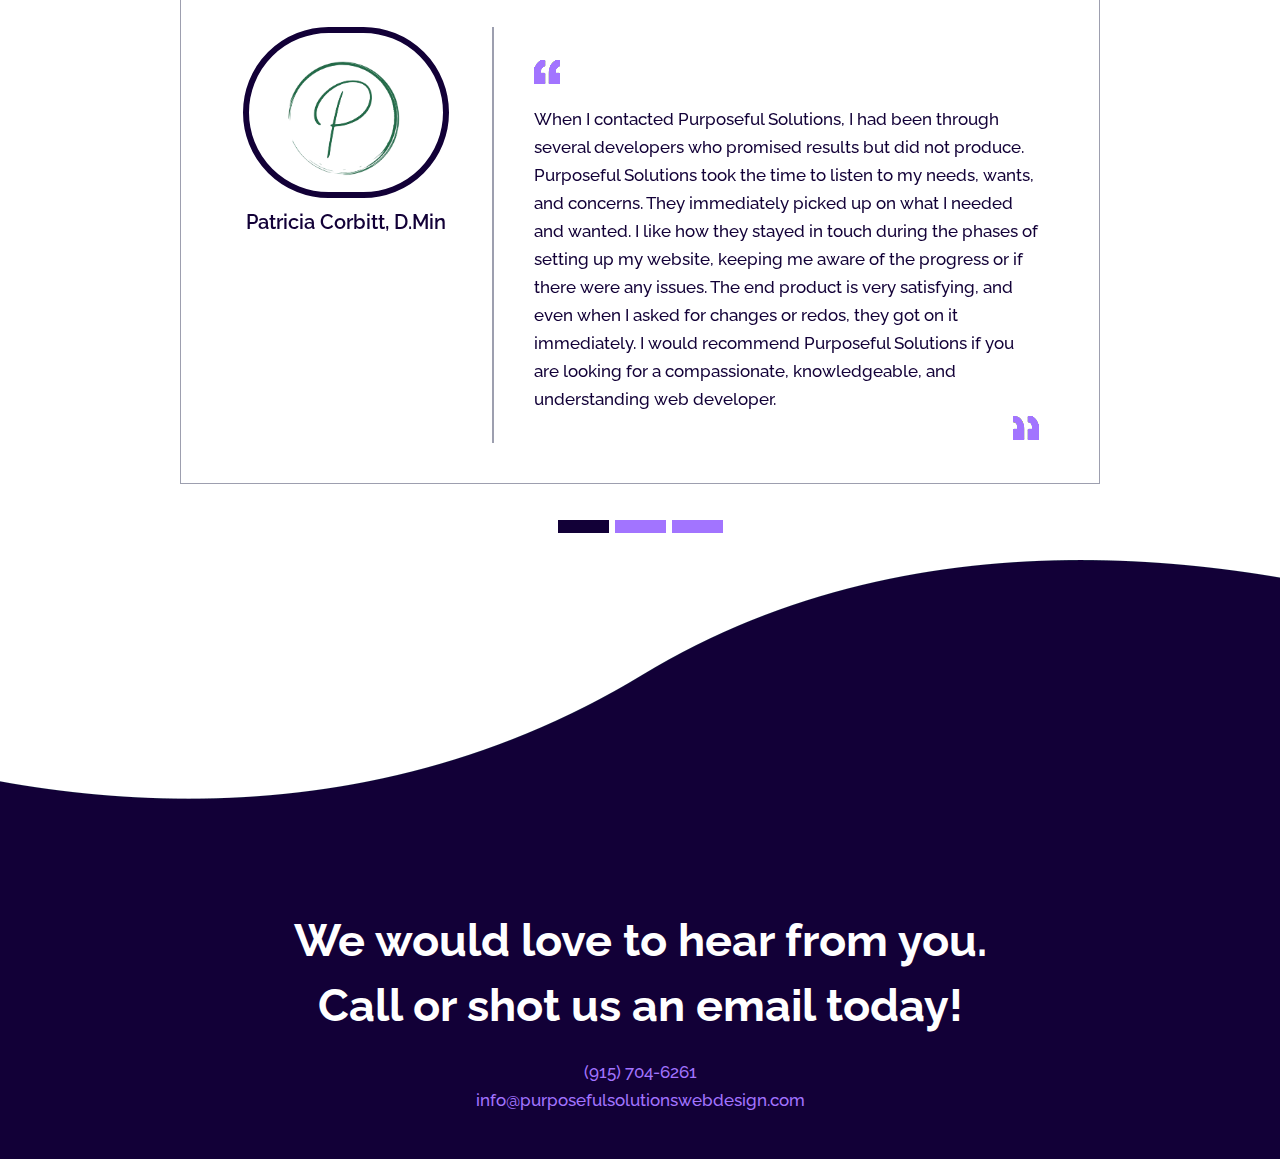
==== commit 214aef83: "updated testimonal and footer" ====
--- a/PSWD/index.html
+++ b/PSWD/index.html
@@ -201,8 +201,7 @@
         <div class="row">
             <div class="col-md-12">
                 <div class="titlepage">
-                    <h2>Testimonial</h2>
-                    <p>when looking at its layout. The point of using Lorem ere, content here', making it</p>
+                    <h2>Testimonials</h2>
                 </div>
             </div>
         </div>
@@ -221,18 +220,14 @@
                                     <div class="row">
                                         <div class="col-xl-4 col-lg-4 col-md-12 margin_boot">
                                             <div class="test_box1">
-                                                <figure><img src="images/tests.png" alt="#"/></figure>
-                                                <h4> be distracted </h4>
+                                                <figure><img src="images/P-PPCC.png" alt="#"/></figure>
+                                                <h4>Patricia Corbitt, D.Min</h4>
                                             </div>
                                         </div>
                                         <div class="col-xl-8 col-lg-8 col-md-12">
                                             <div class="test_box">
                                                 <i><img src="images/te1.png" alt="#"/></i>
-                                                <p>It is a long established fact that a reader will be distracted by the
-                                                    readable content of a page when looking at its layout. The point of
-                                                    using Lorem Ipsum is that it has a more-or-less normal distribution
-                                                    of letters, as opposed to using 'Content here, content here', making
-                                                    it </p>
+                                                <p>When I contacted Purposeful Solutions, I had been through several developers who promised results but did not produce. Purposeful Solutions took the time to listen to my needs, wants, and concerns. They immediately picked up on what I needed and wanted. I like how they stayed in touch during the phases of setting up my website, keeping me aware of the progress or if there were any issues. The end product is very satisfying, and even when I asked for changes or redos, they got on it immediately. I would recommend Purposeful Solutions if you are looking for a compassionate, knowledgeable, and understanding web developer.  </p>
                                                 <i class="flot_right"><img src="images/te2.png" alt="#"/></i>
                                             </div>
                                         </div>
@@ -246,8 +241,8 @@
                                     <div class="row">
                                         <div class="col-xl-4 col-lg-4 col-md-12 margin_boot">
                                             <div class="test_box1">
-                                                <figure><img src="images/tests.png" alt="#"/></figure>
-                                                <h4> be distracted </h4>
+                                                <figure><img src="images/psdalogo.png" alt="#"/></figure>
+                                                <h4>Derreka Lowe <br>Church Board Member</h4>
                                             </div>
                                         </div>
                                         <div class="col-xl-8 col-lg-8 col-md-12">
@@ -271,15 +266,14 @@
                                     <div class="row">
                                         <div class="col-xl-4 col-lg-4 col-md-12 margin_boot">
                                             <div class="test_box1">
-                                                <figure><img src="images/tests.png" alt="#"/></figure>
-                                                <h4> be distracted </h4>
+                                                <figure><img src="" alt="S.A.L.T."/></figure>
+                                                <h4>Antwine & Bella Brunson</h4>
                                             </div>
                                         </div>
                                         <div class="col-xl-8 col-lg-8 col-md-12">
                                             <div class="test_box">
                                                 <i><img src="images/te1.png" alt="#"/></i>
-                                                <p>It is a long established fact that a reader will be distracted by the
-                                                    readable content of a page when looking at its layout. The point of
+                                                <p>The point of
                                                     using Lorem Ipsum is that it has a more-or-less normal distribution
                                                     of letters, as opposed to using 'Content here, content here', making
                                                     it </p>
@@ -313,25 +307,25 @@
             <div class="row">
                 <div class="col-md-8 offset-md-2">
                     <div class="cont">
-                        <h3>Free Multipurpose <br>
-                            Responsive Landing Page 2019
+                        <h3>We would love to hear from you. <br>
+                            Call or shot us an email today!
                         </h3>
-                        <p>Modern lighting fast & easily Customizable</p>
-                        <a class="read_more" href="#">Get A Quote</a>
-                    </div>
-                </div>
-            </div>
-        </div>
-        <div class="copyright">
-            <div class="container">
-                <div class="row">
-                    <div class="col-md-12">
-                        <p>© 2019 All Rights Reserved. Design by <a href="https://html.design/"> Free Html Templates</a>
-                        </p>
-                    </div>
-                </div>
-            </div>
-        </div>
+                        <p>(915) 704-6261<br>info@purposefulsolutionswebdesign.com</p>
+<!--                        <a class="read_more" href="#">Get A Quote</a>-->
+                    </div>
+                </div>
+            </div>
+        </div>
+<!--        <div class="copyright">-->
+<!--            <div class="container">-->
+<!--                <div class="row">-->
+<!--                    <div class="col-md-12">-->
+<!--                        <p>© 2019 All Rights Reserved. Design by <a href="https://html.design/"> Free Html Templates</a>-->
+<!--                        </p>-->
+<!--                    </div>-->
+<!--                </div>-->
+<!--            </div>-->
+<!--        </div>-->
     </div>
 </footer>
 <!-- end footer -->
--- a/PSWD/css/style.css
+++ b/PSWD/css/style.css
@@ -720,7 +720,6 @@
     line-height: 18px;
     display: block;
     text-align: center;
-    text-transform: uppercase;
     font-weight: 600;
     padding: 0;
     padding-top: 15px;
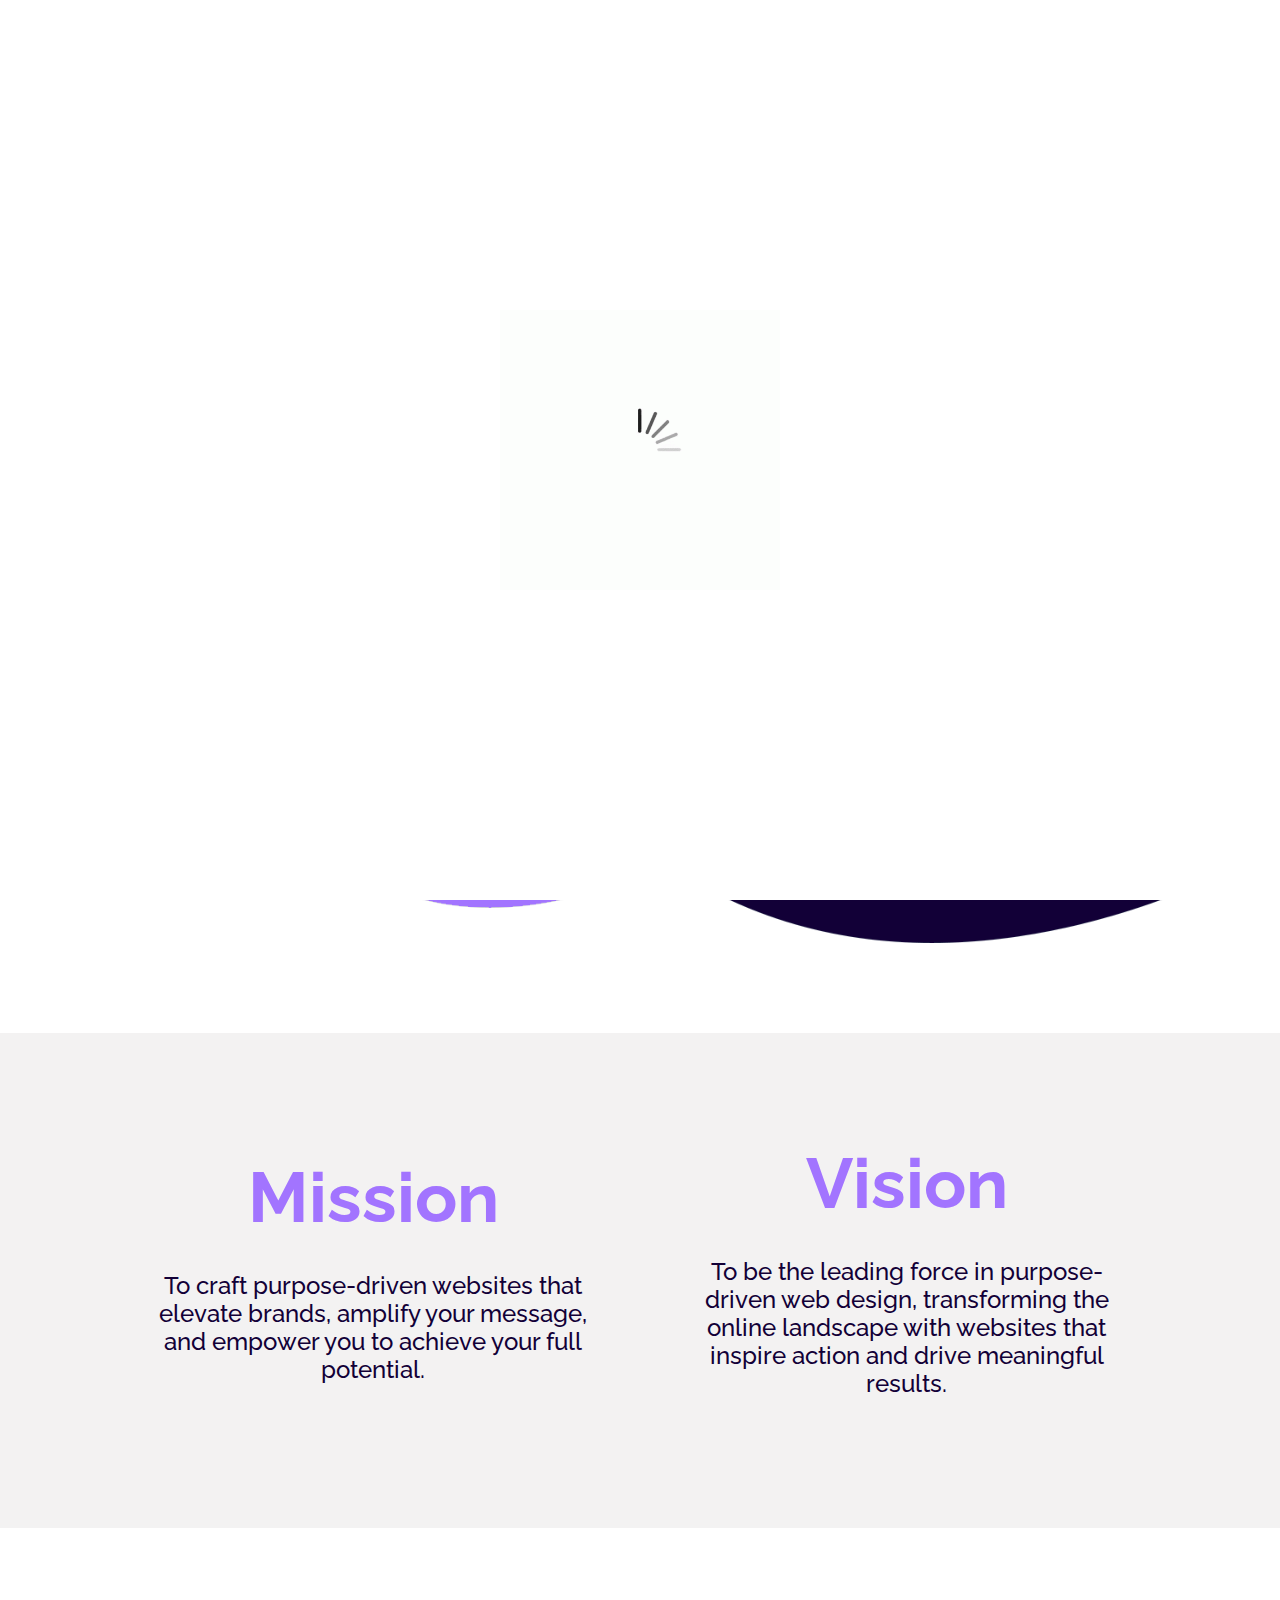
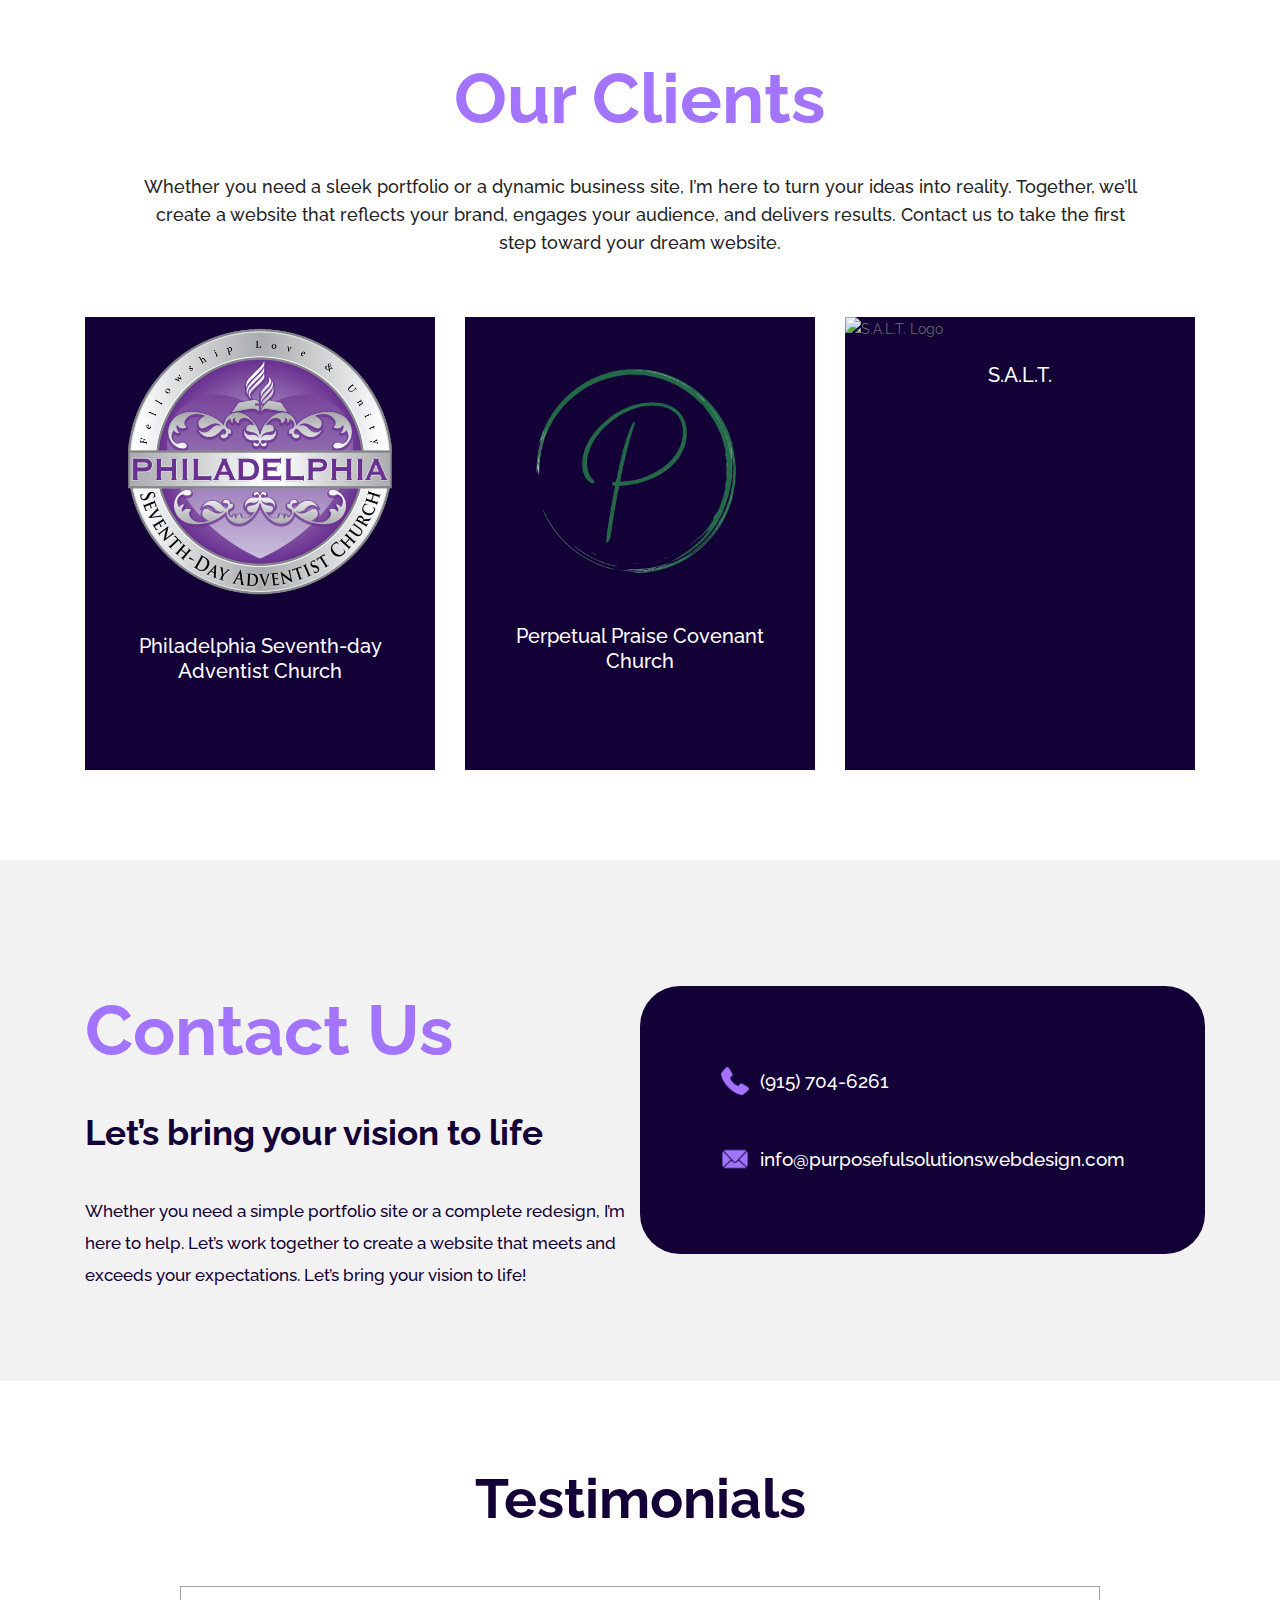
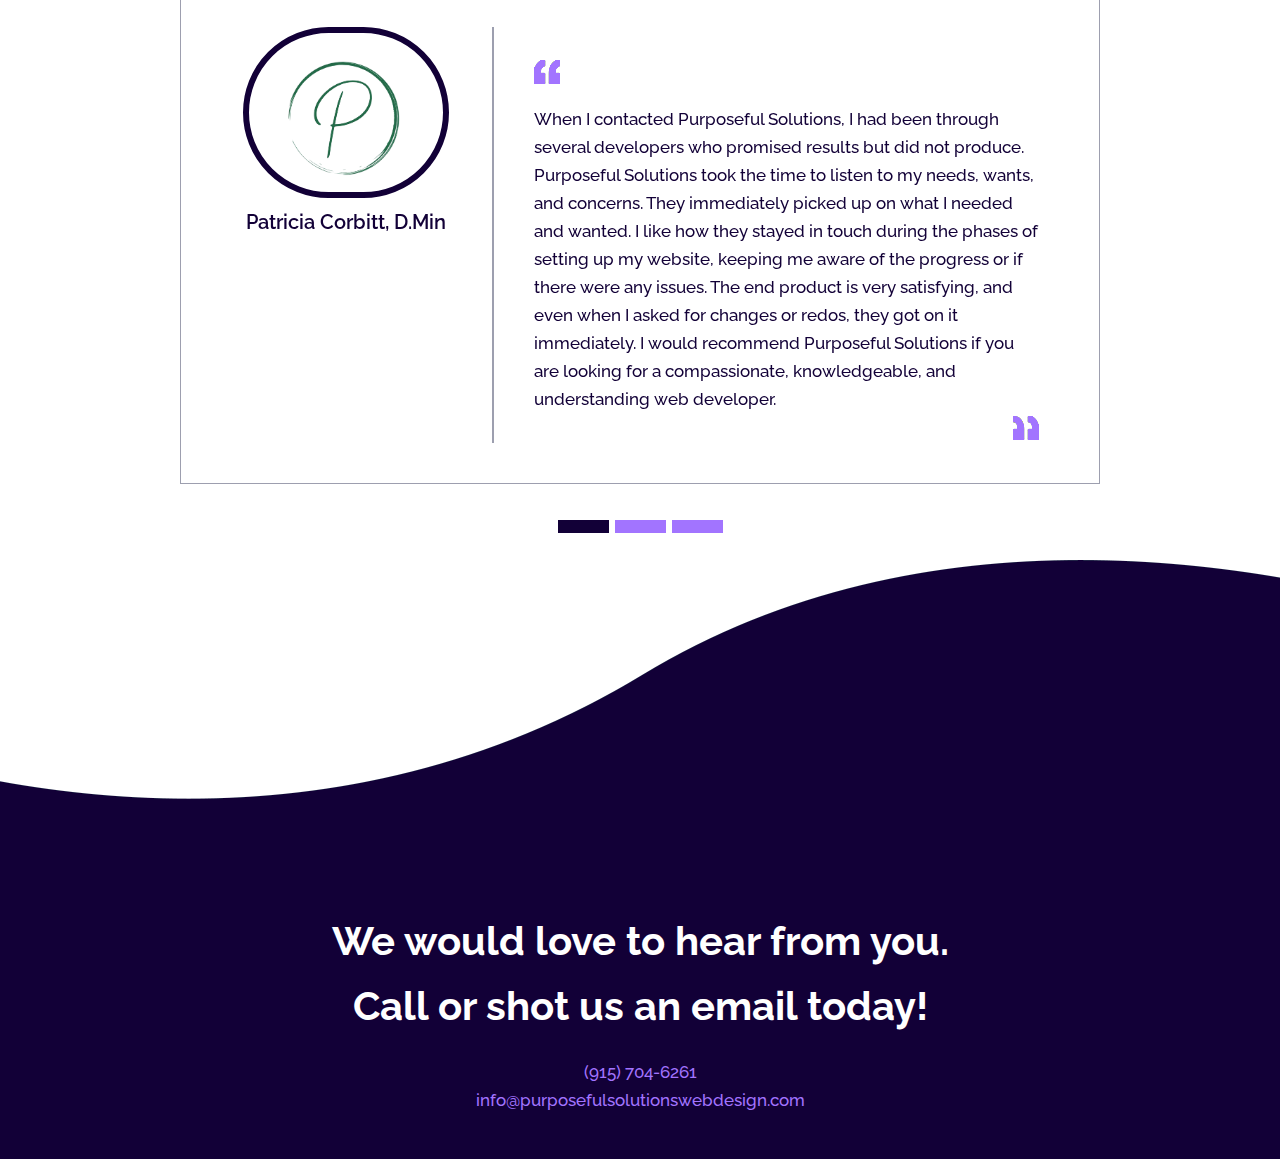
==== commit f7ae6f53: "cleaning code" ====
--- a/PSWD/index.html
+++ b/PSWD/index.html
@@ -97,9 +97,10 @@
         </div>
     </div>
 </div>
-
-
-<div class="classified">
+<!-- end about -->
+
+<!-- clients -->
+<div class="clients">
     <div class="container">
         <div class="row">
             <div class="col-md-12">
@@ -113,34 +114,30 @@
             </div>
         </div>
 
-
         <div class="row">
             <div class="col-xl-4 col-lg-4 col-md-4 margin_bott">
-                <div class="classified_box">
+                <div class="clients_box">
                     <figure><img src="images/psdalogo.png" alt="Philadelphia Seventh-day Adventist Church logo"/>
                     </figure>
                     <h3>Philadelphia Seventh-day Adventist Church </h3>
                 </div>
             </div>
             <div class="col-xl-4 col-lg-4 col-md-4 margin_bott">
-                <div class="classified_box">
+                <div class="clients_box">
                     <figure><img src="images/P-PPCC.png" alt="Perpetual Praise Covenant Church logo"/></figure>
                     <h3>Perpetual Praise Covenant Church</h3>
                 </div>
             </div>
             <div class="col-xl-4 col-lg-4 col-md-4">
-                <div class="classified_box">
+                <div class="clients_box">
                     <figure><img src="" alt="S.A.L.T. Logo"/></figure>
                     <h3>S.A.L.T.</h3>
                 </div>
             </div>
         </div>
-
-    </div>
-</div>
-
-<!-- end classified -->
-
+    </div>
+</div>
+<!-- end clients -->
 
 <!-- contact -->
 <div class="contact">
@@ -164,36 +161,16 @@
                         <img class="contact-icon" src="images/phoneIcon.png" alt="">
                         <p>(915) 704-6261</p>
                     </div>
-                    <div class="contact-item">
+                    <div class="contact-item pt-5">
                         <img class="contact-icon" src="images/mailIcon01.png" alt="">
                         <p>info@purposefulsolutionswebdesign.com</p>
                     </div>
-                    </div>
-                    <!--                    <div class="row">-->
-                    <!--                        <div class="col-md-12 ">-->
-                    <!--                            <input class="contactus" placeholder="Name" type="type" name="Name">-->
-                    <!--                        </div>-->
-                    <!--                        <div class="col-md-12">-->
-                    <!--                            <input class="contactus" placeholder="Phone Number" type="type" name="Phone Number">-->
-                    <!--                        </div>-->
-                    <!--                        <div class="col-md-12">-->
-                    <!--                            <input class="contactus" placeholder="Email" type="type" name="Email">-->
-                    <!--                        </div>-->
-                    <!--                        <div class="col-md-12">-->
-                    <!--                            <textarea class="textarea" placeholder="Message" type="type"-->
-                    <!--                                      Message="Name">Message </textarea>-->
-                    <!--                        </div>-->
-                    <!--                        <div class="col-sm-12">-->
-                    <!--                            <button class="send_btn">Send</button>-->
-                    <!--                        </div>-->
-                    <!--                    </div>-->
                 </div>
             </div>
         </div>
     </div>
 </div>
 <!-- end contact -->
-
 
 <!-- testimonial -->
 <div class="testimonial">
@@ -227,7 +204,16 @@
                                         <div class="col-xl-8 col-lg-8 col-md-12">
                                             <div class="test_box">
                                                 <i><img src="images/te1.png" alt="#"/></i>
-                                                <p>When I contacted Purposeful Solutions, I had been through several developers who promised results but did not produce. Purposeful Solutions took the time to listen to my needs, wants, and concerns. They immediately picked up on what I needed and wanted. I like how they stayed in touch during the phases of setting up my website, keeping me aware of the progress or if there were any issues. The end product is very satisfying, and even when I asked for changes or redos, they got on it immediately. I would recommend Purposeful Solutions if you are looking for a compassionate, knowledgeable, and understanding web developer.  </p>
+                                                <p>When I contacted Purposeful Solutions, I had been through several
+                                                    developers who promised results but did not produce. Purposeful
+                                                    Solutions took the time to listen to my needs, wants, and concerns.
+                                                    They immediately picked up on what I needed and wanted. I like how
+                                                    they stayed in touch during the phases of setting up my website,
+                                                    keeping me aware of the progress or if there were any issues. The
+                                                    end product is very satisfying, and even when I asked for changes or
+                                                    redos, they got on it immediately. I would recommend Purposeful
+                                                    Solutions if you are looking for a compassionate, knowledgeable, and
+                                                    understanding web developer. </p>
                                                 <i class="flot_right"><img src="images/te2.png" alt="#"/></i>
                                             </div>
                                         </div>
@@ -306,26 +292,26 @@
         <div class="container">
             <div class="row">
                 <div class="col-md-8 offset-md-2">
-                    <div class="cont">
+                    <div class="footer_cont">
                         <h3>We would love to hear from you. <br>
                             Call or shot us an email today!
                         </h3>
                         <p>(915) 704-6261<br>info@purposefulsolutionswebdesign.com</p>
-<!--                        <a class="read_more" href="#">Get A Quote</a>-->
-                    </div>
-                </div>
-            </div>
-        </div>
-<!--        <div class="copyright">-->
-<!--            <div class="container">-->
-<!--                <div class="row">-->
-<!--                    <div class="col-md-12">-->
-<!--                        <p>© 2019 All Rights Reserved. Design by <a href="https://html.design/"> Free Html Templates</a>-->
-<!--                        </p>-->
-<!--                    </div>-->
-<!--                </div>-->
-<!--            </div>-->
-<!--        </div>-->
+                        <!--                        <a class="read_more" href="#">Get A Quote</a>-->
+                    </div>
+                </div>
+            </div>
+        </div>
+        <!--        <div class="copyright">-->
+        <!--            <div class="container">-->
+        <!--                <div class="row">-->
+        <!--                    <div class="col-md-12">-->
+        <!--                        <p>© 2019 All Rights Reserved. Design by <a href="https://html.design/"> Free Html Templates</a>-->
+        <!--                        </p>-->
+        <!--                    </div>-->
+        <!--                </div>-->
+        <!--            </div>-->
+        <!--        </div>-->
     </div>
 </footer>
 <!-- end footer -->
--- a/PSWD/css/style.css
+++ b/PSWD/css/style.css
@@ -477,38 +477,38 @@
 /** end about section **/
 
 
-/** classified section **/
-
-
-.classified {
+/** clients section **/
+
+
+.clients {
     margin-top: 90px;
 }
 
-.classified .titlepage h2 {
+.clients .titlepage h2 {
     padding-bottom: 20px;
 }
 
-.classified .titlepage p {
-    font-size: 17px;
+.clients .titlepage p {
+    font-size: 18px;
     line-height: 28px;
     color: #232324;
 }
 
-.classified_box {
+.clients_box {
     background: #120037;
     min-height: 453px;
 }
 
-.classified .classified_box figure {
+.clients .clients_box figure {
     margin: 0;
 }
 
-.classified .classified_box figure img {
-    width: 100%;
-}
-
-
-.classified .classified_box h3 {
+.clients .clients_box figure img {
+    width: 100%;
+}
+
+
+.clients .clients_box h3 {
     text-align: center;
     color: #fff;
     font-size: 20px;
@@ -517,7 +517,7 @@
     padding: 20px 20px 0px 20px;
 }
 
-.classified .classified_box p {
+.clients .clients_box p {
     text-align: center;
     color: #fff;
     font-size: 17px;
@@ -526,7 +526,7 @@
 }
 
 
-/** end classified section **/
+/** end clients section **/
 
 
 /** end about section **/
@@ -568,8 +568,8 @@
 }
 
 .contact-info {
-    /*display: flex; !* Makes the container a flexbox *!*/
-    /*flex-direction: column; !* Stack items vertically by default *!*/
+    display: flex; /* Makes the container a flexbox */
+    flex-direction: column; /* Stack items vertically by default */
 }
 
 .contact-item {
@@ -579,7 +579,7 @@
 }
 
 .contact-icon {
-    width: 20px; /* Adjust icon size as needed */
+    width: 30px; /* Adjust icon size as needed */
     height: auto;
     margin-right: 10px; /* Adds spacing between icon and text */
 }
@@ -596,53 +596,55 @@
 }
 
 .main_contact {
-    padding: 40px;
+    padding: 80px;
     background: #120037;
     border-radius: 40px;
-}
-
-.main_form .contactus {
-    border: inherit;
-    margin-bottom: 26px;
-    width: 100%;
-    height: 50px;
-    background: transparent;
-    color: #292e39;
-    font-size: 18px;
-    font-weight: normal;
-    border-bottom: #615e5e solid 1px;
-}
-
-.main_form .textarea {
-    border: inherit;
-    margin-bottom: 20px;
-    width: 100%;
-    background: transparent;
-    color: #292e39;
-    font-size: 18px;
-    font-weight: normal;
-    padding-top: 30px;
-    border-bottom: #615e5e solid 1px;
-}
-
-.main_form .send_btn {
-    font-size: 17px;
-    transition: ease-in all 0.5s;
-    background-color: #fff;
-    color: #000;
-    padding: 13px 0px;
-    margin: 0 auto;
-    max-width: 200px;
-    width: 100%;
-    display: block;
-    margin-top: 30px;
-}
-
-.main_form .send_btn:hover {
-    background: #a274ff;
-    transition: ease-in all 0.5s;
-    color: #fff;
-}
+    width: 100%;
+    height: auto;
+}
+
+/*.main_form .contactus {*/
+/*    border: inherit;*/
+/*    margin-bottom: 26px;*/
+/*    width: 100%;*/
+/*    height: 50px;*/
+/*    background: transparent;*/
+/*    color: #292e39;*/
+/*    font-size: 18px;*/
+/*    font-weight: normal;*/
+/*    border-bottom: #615e5e solid 1px;*/
+/*}*/
+
+/*.main_form .textarea {*/
+/*    border: inherit;*/
+/*    margin-bottom: 20px;*/
+/*    width: 100%;*/
+/*    background: transparent;*/
+/*    color: #292e39;*/
+/*    font-size: 18px;*/
+/*    font-weight: normal;*/
+/*    padding-top: 30px;*/
+/*    border-bottom: #615e5e solid 1px;*/
+/*}*/
+
+/*.main_form .send_btn {*/
+/*    font-size: 17px;*/
+/*    transition: ease-in all 0.5s;*/
+/*    background-color: #fff;*/
+/*    color: #000;*/
+/*    padding: 13px 0px;*/
+/*    margin: 0 auto;*/
+/*    max-width: 200px;*/
+/*    width: 100%;*/
+/*    display: block;*/
+/*    margin-top: 30px;*/
+/*}*/
+
+/*.main_form .send_btn:hover {*/
+/*    background: #a274ff;*/
+/*    transition: ease-in all 0.5s;*/
+/*    color: #fff;*/
+/*}*/
 
 #contact *::placeholder {
     color: #4d4d4f;
@@ -651,9 +653,14 @@
 
 
 .contact_box p {
-    color: #232324;
+    color: #120037;
     font-size: 17px;
     line-height: 32px;
+}
+
+.contact-item p {
+    color: #ffffff;
+    font-size: 19px;
 }
 
 /** end contact **/
@@ -666,13 +673,13 @@
     background-color: #fff;
 }
 
-.testimonial .titlepage p {
-    color: #232324;
-    font-weight: 500;
-    font-size: 17px;
-    line-height: 20px;
-    padding-top: 10px;
-}
+/*.testimonial .titlepage p {*/
+/*    color: #120037;*/
+/*    font-weight: 500;*/
+/*    font-size: 17px;*/
+/*    line-height: 20px;*/
+/*    padding-top: 10px;*/
+/*}*/
 
 .testimonial_Carousel {
     border: #9d9faf solid 1px;
@@ -721,8 +728,7 @@
     display: block;
     text-align: center;
     font-weight: 600;
-    padding: 0;
-    padding-top: 15px;
+    padding: 15px 0 0;
 }
 
 .testimonial_Carousel .test_box i {
@@ -777,38 +783,36 @@
     position: absolute;
     height: 243px;
     top: -243px;
-    background-repeat: no-repeat;
-    background: url(../images/cross_bottom.png);
     background-size: cover;
-    background-position: center;
+    background: url(../images/cross_bottom.png) no-repeat center;
     left: 0;
     right: 0;
 }
 
 
-.footer .titlepage {
-    text-align: left;
-    padding-bottom: 10px;
-}
-
-.footer .titlepage h2 {
-    color: #e95d49;
-}
-
-.cont {
+/*.footer .titlepage {*/
+/*    text-align: left;*/
+/*    padding-bottom: 10px;*/
+/*}*/
+
+/*.footer .titlepage h2 {*/
+/*    color: #e95d49;*/
+/*}*/
+
+.footer_cont {
     padding-top: 20px;
     text-align: center;
 }
 
-.cont h3 {
-    color: #fff;
-    font-size: 45px;
+.footer_cont h3 {
+    color: #fff;
+    font-size: 40px;
     line-height: 65px;
     font-weight: bold;
     padding: 0;
 }
 
-.cont p {
+.footer_cont p {
     color: #a274ff;
     font-size: 17px;
     line-height: 28px;
@@ -816,37 +820,37 @@
     padding-bottom: 40px;
 }
 
-.cont .read_more {
-    background-color: #a274ff;
-    border-radius: 30px;
-}
-
-.cont .read_more:hover {
-    background-color: #000;
-}
-
-.copyright {
-    margin-top: 90px;
-    padding: 20px 0px;
-    background-color: transparent;
-}
-
-.copyright p {
-    color: #bcbdc3;
-    font-size: 18px;
-    line-height: 22px;
-    text-align: center;
-    border-top: #a274ff solid 1px;
-    padding-top: 20px;
-}
-
-.copyright a {
-    color: #bcbdc3;
-}
-
-.copyright a:hover {
-    color: #a274ff;;
-}
+/*.footer_cont .read_more {*/
+/*    background-color: #a274ff;*/
+/*    border-radius: 30px;*/
+/*}*/
+
+/*.footer_cont .read_more:hover {*/
+/*    background-color: #000;*/
+/*}*/
+
+/*.copyright {*/
+/*    margin-top: 90px;*/
+/*    padding: 20px 0px;*/
+/*    background-color: transparent;*/
+/*}*/
+
+/*.copyright p {*/
+/*    color: #bcbdc3;*/
+/*    font-size: 18px;*/
+/*    line-height: 22px;*/
+/*    text-align: center;*/
+/*    border-top: #a274ff solid 1px;*/
+/*    padding-top: 20px;*/
+/*}*/
+
+/*.copyright a {*/
+/*    color: #bcbdc3;*/
+/*}*/
+
+/*.copyright a:hover {*/
+/*    color: #a274ff;;*/
+/*}*/
 
 
 /** end footer **/
--- a/PSWD/css/responsive.css
+++ b/PSWD/css/responsive.css
@@ -23,7 +23,7 @@
         line-height: 62px;
     }
     
-    .cont h3 {
+    .footer_cont h3 {
         font-size: 40px;
     }
 }
@@ -61,10 +61,10 @@
         font-size: 31px;
     }
     
-    .classified_box {min-height: inherit;}
-    .classified .classified_box h3 {font-size: 17px;}
-    .classified .classified_box p {font-size: 16px;}
-    .cont h3 {
+    .clients_box {min-height: inherit;}
+    .clients .clients_box h3 {font-size: 17px;}
+    .clients .clients_box p {font-size: 16px;}
+    .footer_cont h3 {
         font-size: 28px;
         line-height: 43px;
     }
@@ -96,13 +96,13 @@
     .main_form {
         padding: 30px 30px; margin-top: 30px;
     }
-    .cont h3 {
+    .footer_cont h3 {
         font-size: 33px;
     }
     .text-img {
     padding-top: 30px;
 }
-.classified_box {margin-bottom: 30px;}
+.clients_box {margin-bottom: 30px;}
     .navigation.navbar {
         float: right;
         display: inherit !important;
@@ -173,9 +173,9 @@
    .text-img {
     padding-top: 30px;
 }
-.classified_box {margin-bottom: 30px;}
+.clients_box {margin-bottom: 30px;}
 .footer {padding-top: 0;}
-    .cont h3 {
+    .footer_cont h3 {
         font-size: 19px;
         line-height: 40px;
     }
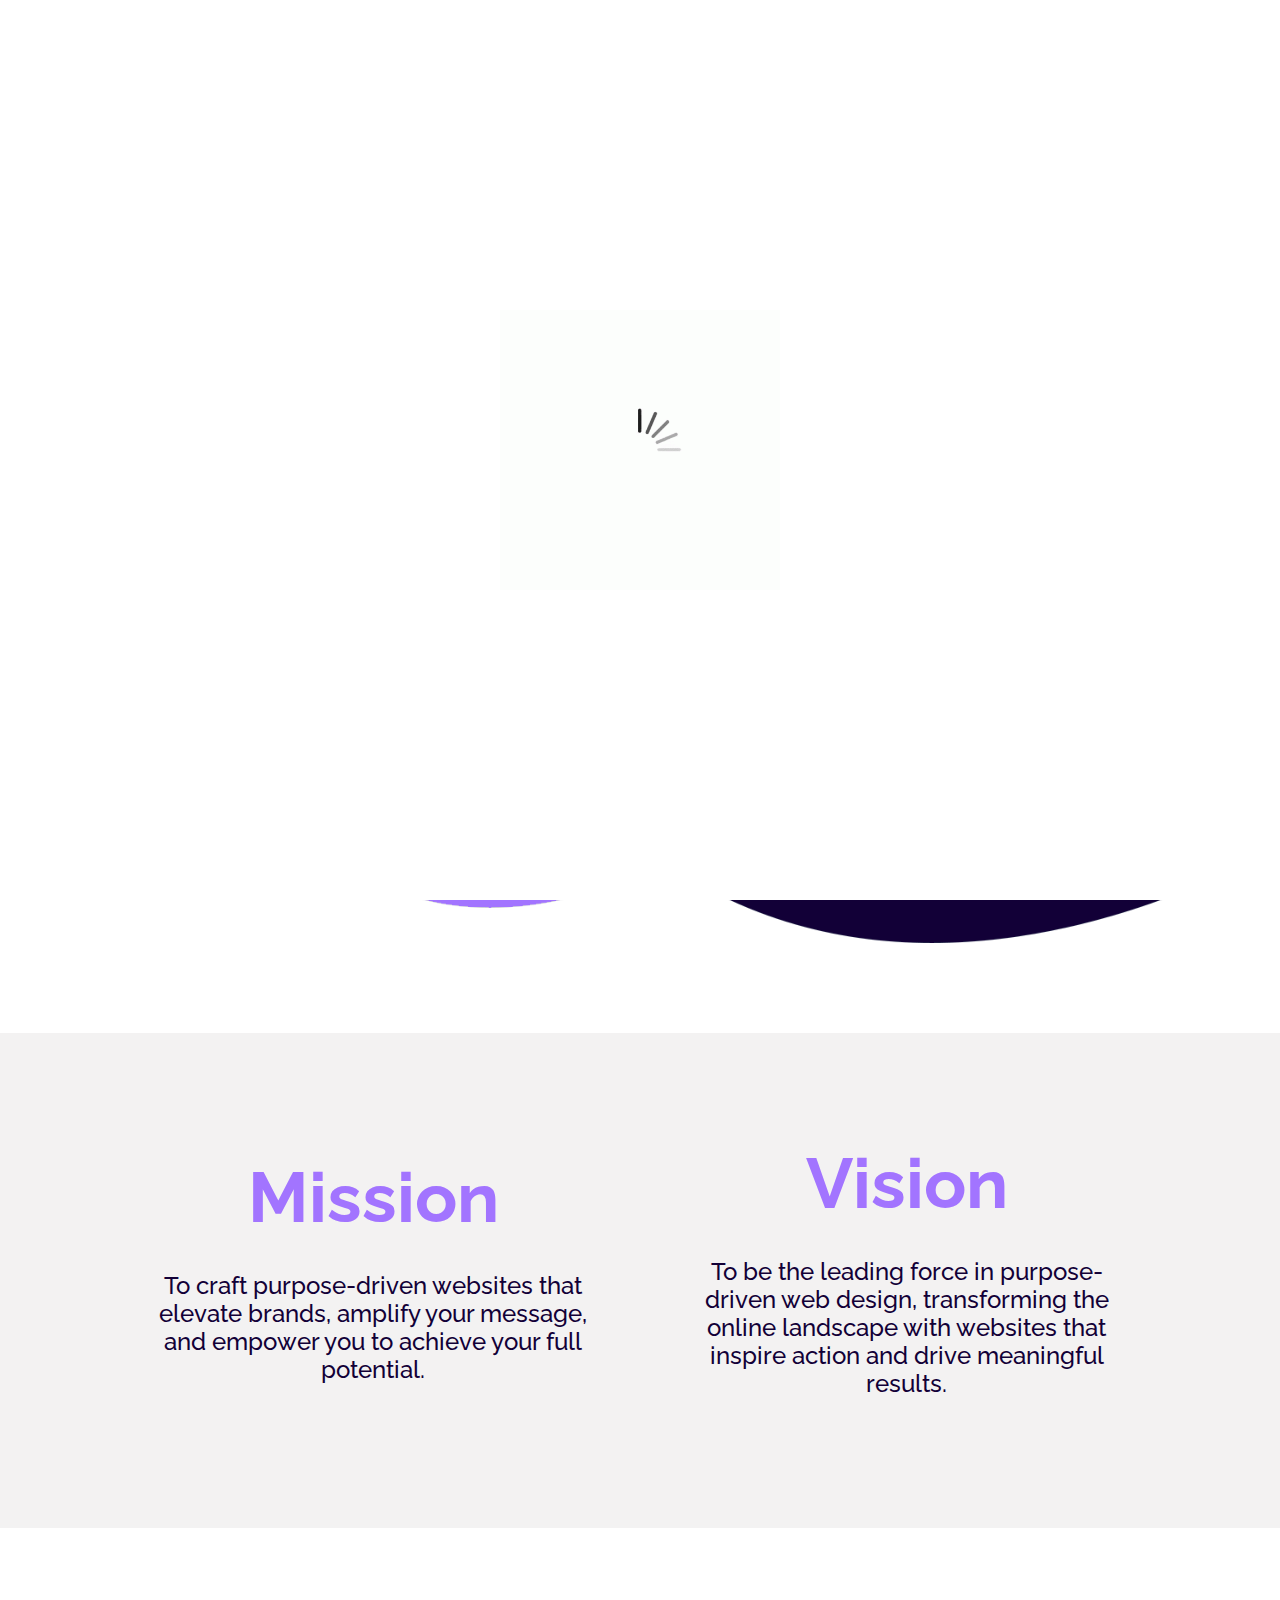
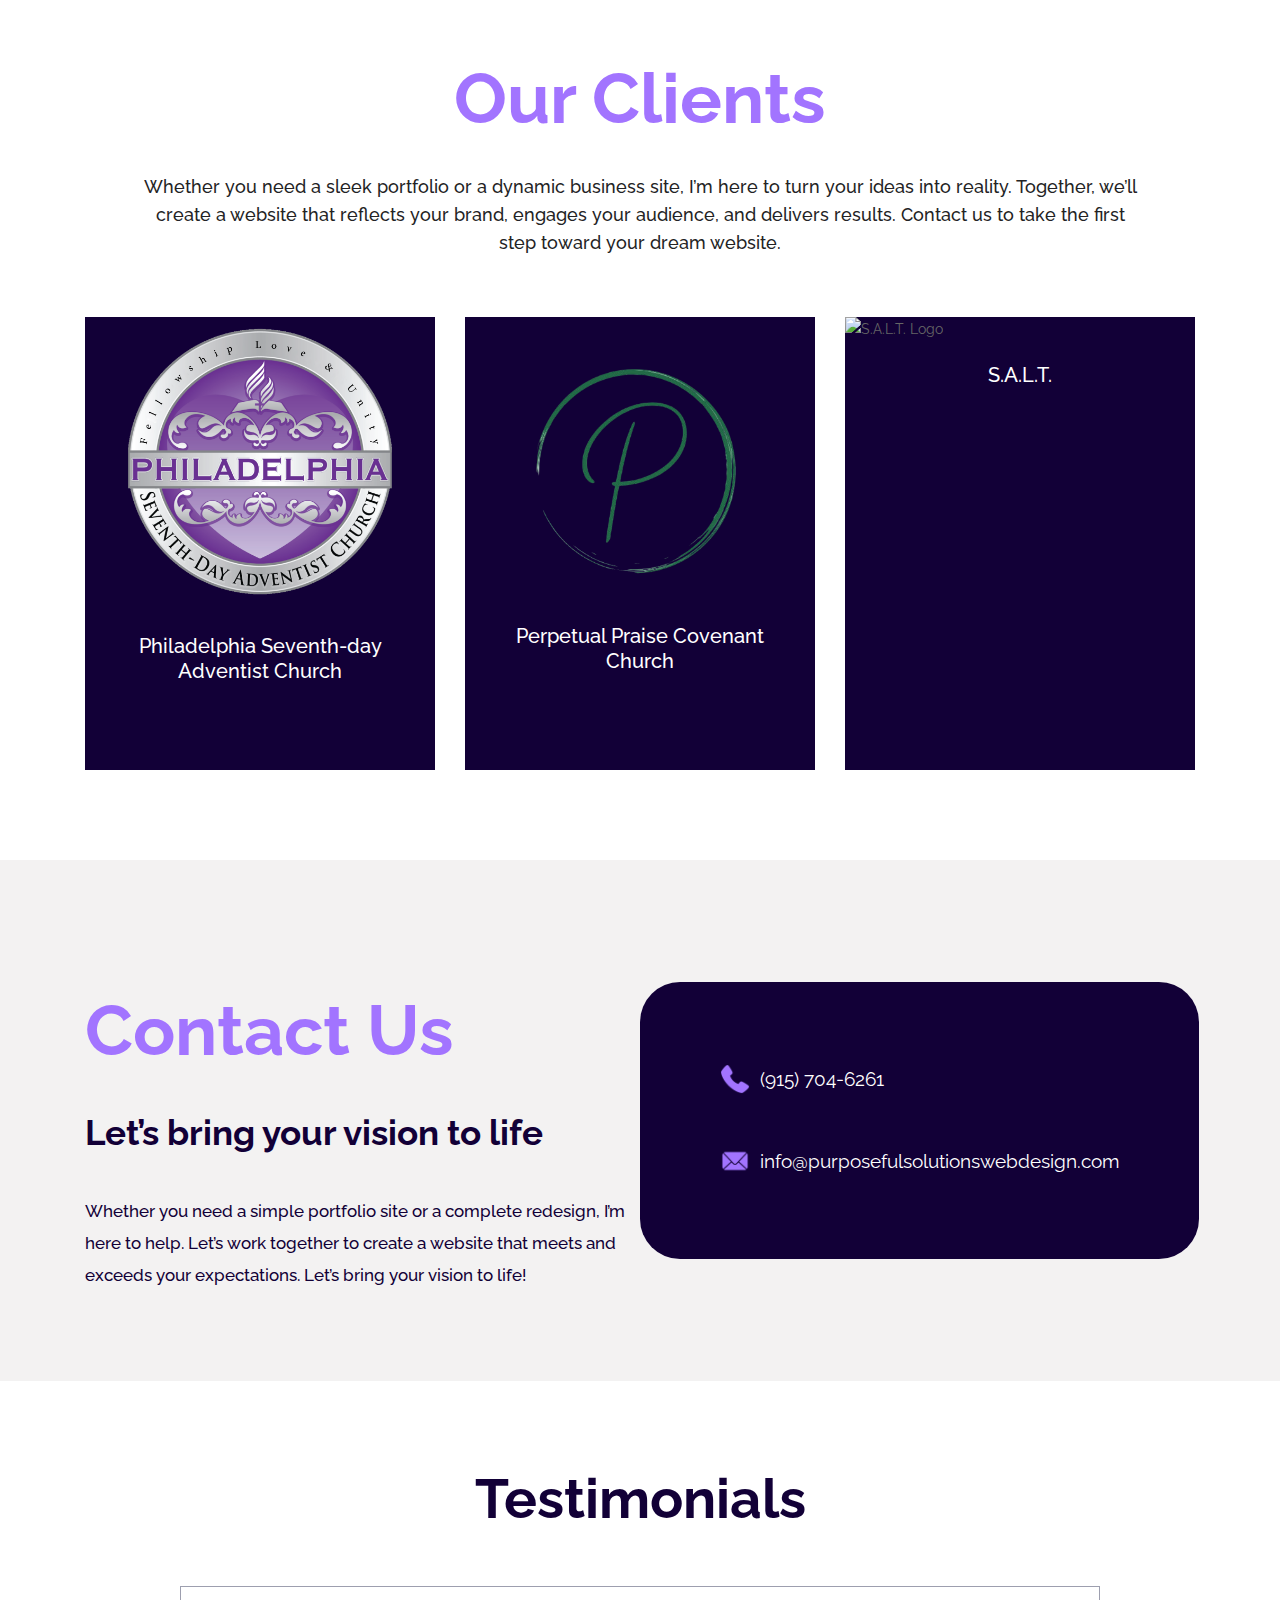
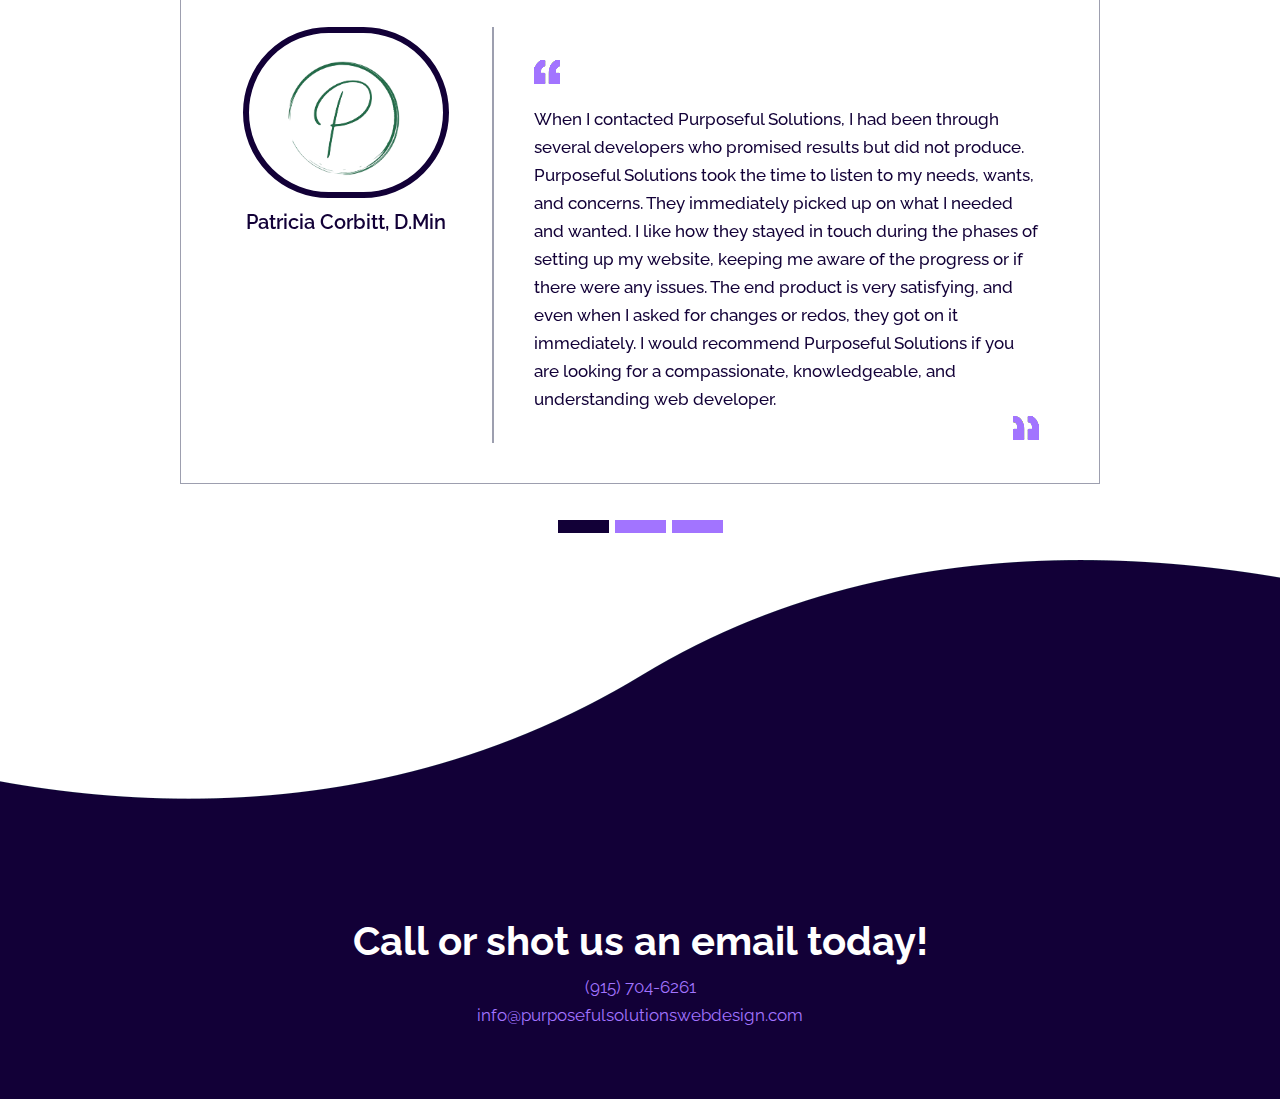
==== commit aee8a2c5: "updated footer" ====
--- a/PSWD/index.html
+++ b/PSWD/index.html
@@ -158,12 +158,12 @@
             <div class="contact-info">
                 <div id="contact" class="main_contact">
                     <div class="contact-item">
-                        <img class="contact-icon" src="images/phoneIcon.png" alt="">
-                        <p>(915) 704-6261</p>
+                        <img class="contact-icon" src="images/phoneIcon.png" alt="Phone Icon">
+                       <a href="tel:+19157046261">(915) 704-6261</a>
                     </div>
                     <div class="contact-item pt-5">
                         <img class="contact-icon" src="images/mailIcon01.png" alt="">
-                        <p>info@purposefulsolutionswebdesign.com</p>
+                        <a href="mailto:info@purposefulsoltionswebdesign.com">info@purposefulsolutionswebdesign.com</a>
                     </div>
                 </div>
             </div>
@@ -293,10 +293,10 @@
             <div class="row">
                 <div class="col-md-8 offset-md-2">
                     <div class="footer_cont">
-                        <h3>We would love to hear from you. <br>
-                            Call or shot us an email today!
+                        <h3>Call or shot us an email today!
                         </h3>
-                        <p>(915) 704-6261<br>info@purposefulsolutionswebdesign.com</p>
+                        <a href="tel:+19157046267">(915) 704-6261 </a><br>
+                        <a href="mailto:info@purposefulsolutionswebdesign.com">info@purposefulsolutionswebdesign.com</a>
                         <!--                        <a class="read_more" href="#">Get A Quote</a>-->
                     </div>
                 </div>
--- a/PSWD/css/style.css
+++ b/PSWD/css/style.css
@@ -658,7 +658,7 @@
     line-height: 32px;
 }
 
-.contact-item p {
+.contact-item a {
     color: #ffffff;
     font-size: 19px;
 }
@@ -774,7 +774,7 @@
     background: #120037;
     padding-top: 85px;
     text-align: center;
-    padding-bottom: 5px;
+    padding-bottom: 70px;
     position: relative;
 }
 
@@ -812,12 +812,12 @@
     padding: 0;
 }
 
-.footer_cont p {
+.footer_cont a {
     color: #a274ff;
     font-size: 17px;
     line-height: 28px;
     padding-top: 20px;
-    padding-bottom: 40px;
+    /*padding-bottom: 80px;*/
 }
 
 /*.footer_cont .read_more {*/
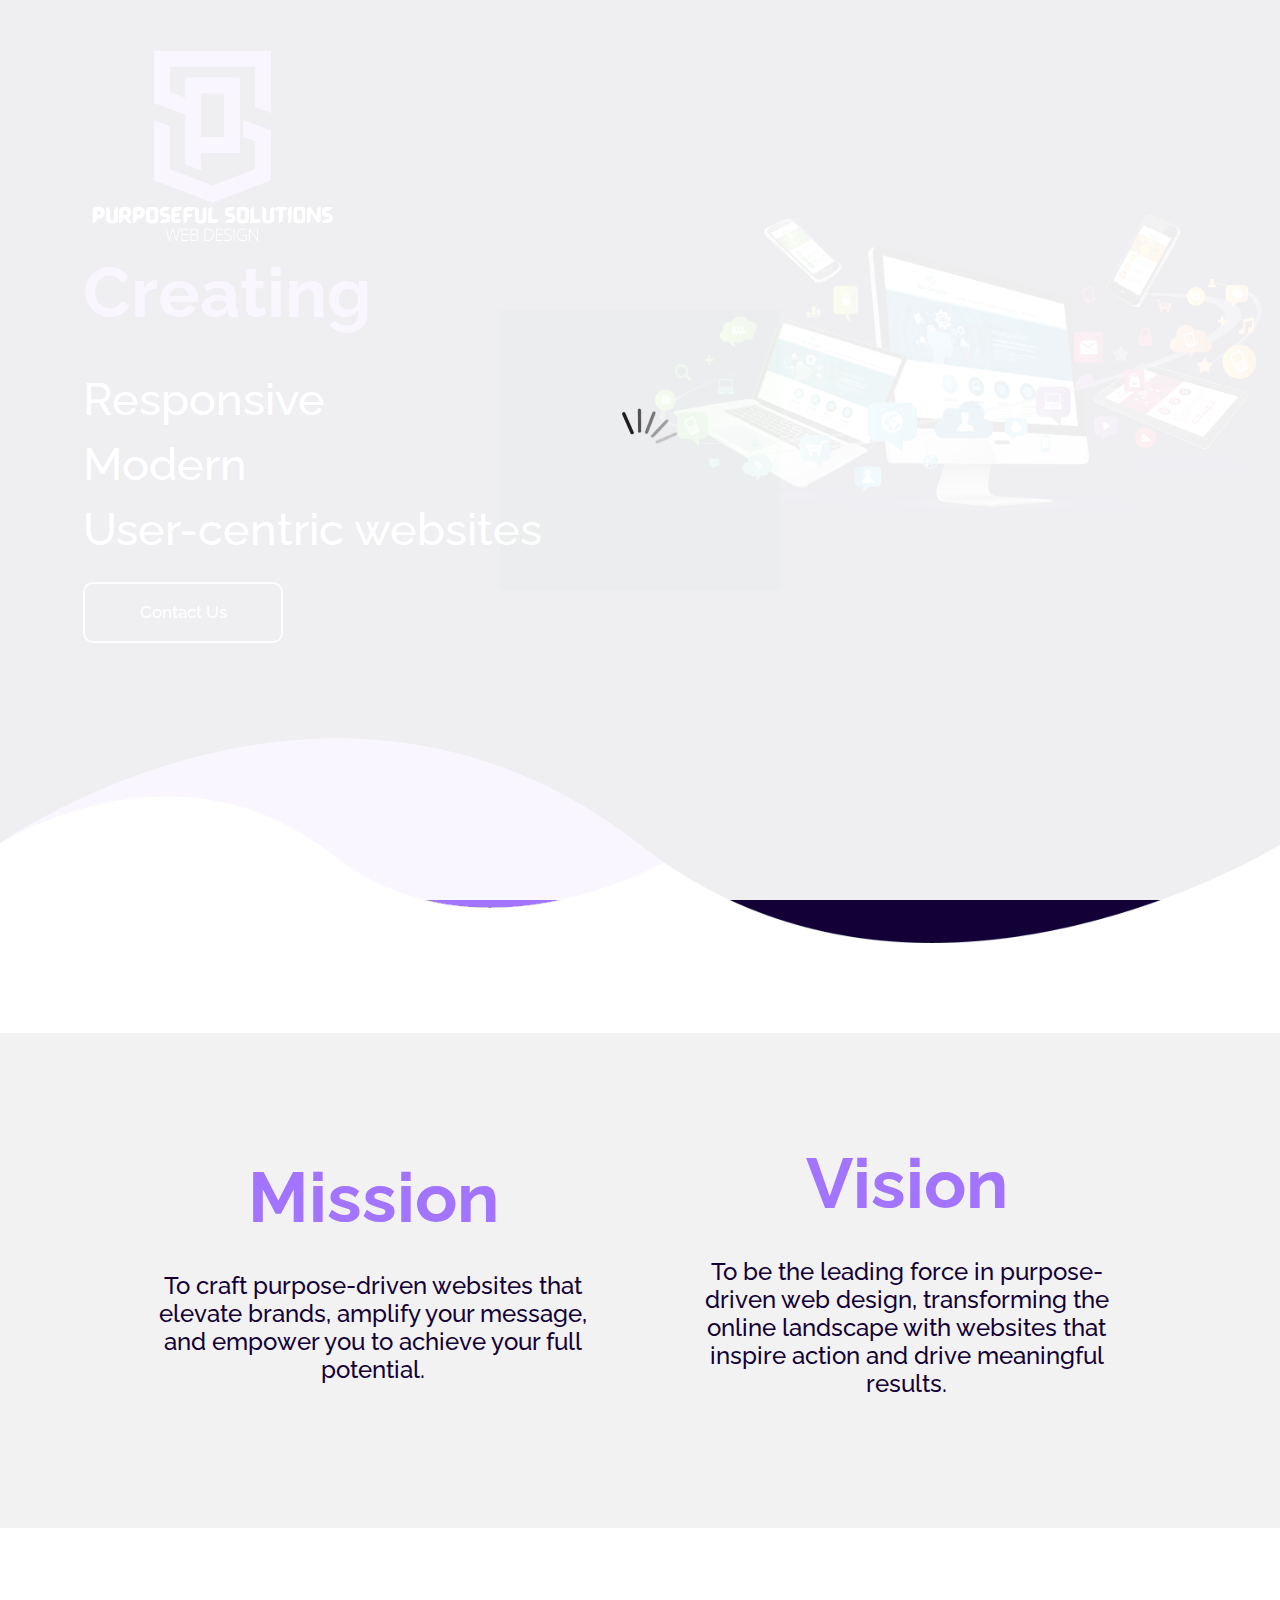
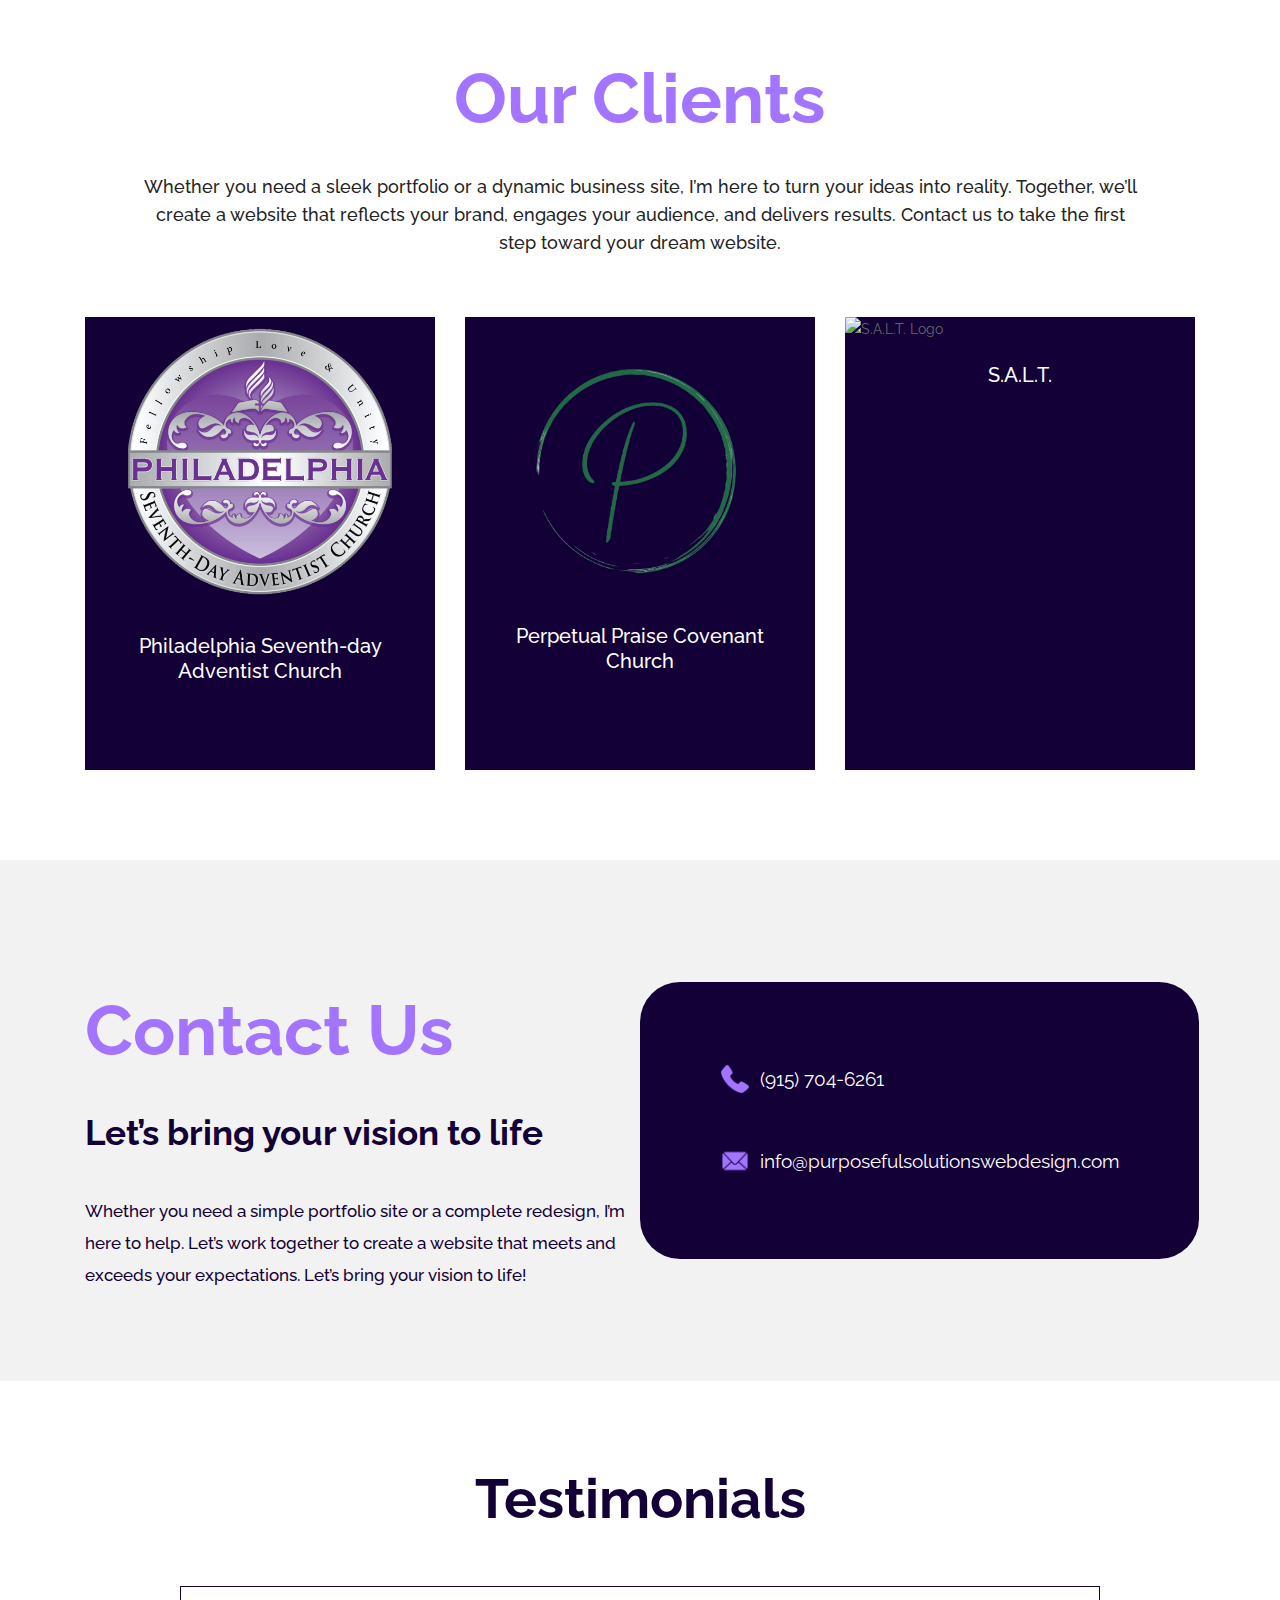
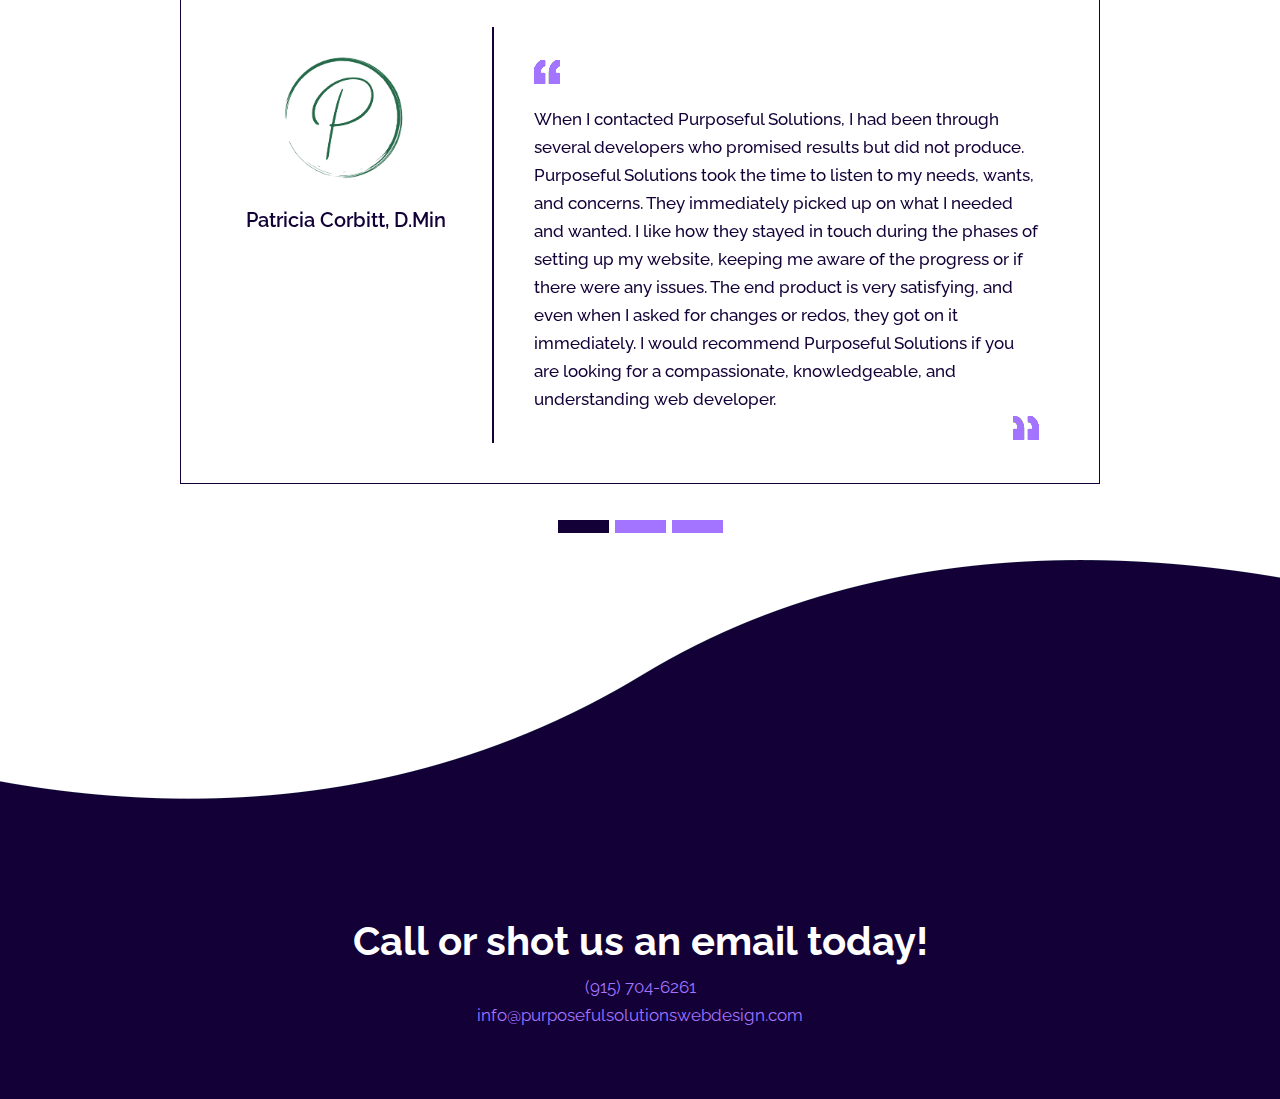
==== commit 3e48259f: "updated testimonals" ====
--- a/PSWD/index.html
+++ b/PSWD/index.html
@@ -197,7 +197,7 @@
                                     <div class="row">
                                         <div class="col-xl-4 col-lg-4 col-md-12 margin_boot">
                                             <div class="test_box1">
-                                                <figure><img src="images/P-PPCC.png" alt="#"/></figure>
+                                                <figure><img src="images/P-PPCC.png" alt="PPCC logo"/></figure>
                                                 <h4>Patricia Corbitt, D.Min</h4>
                                             </div>
                                         </div>
--- a/PSWD/css/style.css
+++ b/PSWD/css/style.css
@@ -682,7 +682,7 @@
 /*}*/
 
 .testimonial_Carousel {
-    border: #9d9faf solid 1px;
+    border: #120037 solid 1px;
     padding: 40px 20px;
 }
 
@@ -700,7 +700,7 @@
 }
 
 .margin_boot {
-    border-right: #9d9faf solid 2px;
+    border-right: #120037 solid 2px;
 }
 
 .flot_right {
@@ -717,8 +717,8 @@
 
 .testimonial_Carousel .test_box1 figure img {
     max-width: 206px;
-    border-radius: 200px;
-    border: #120037 solid 6px;
+    /*border-radius: 200px;*/
+    /*border: #120037 solid 6px;*/
 }
 
 .testimonial_Carousel .test_box1 h4 {
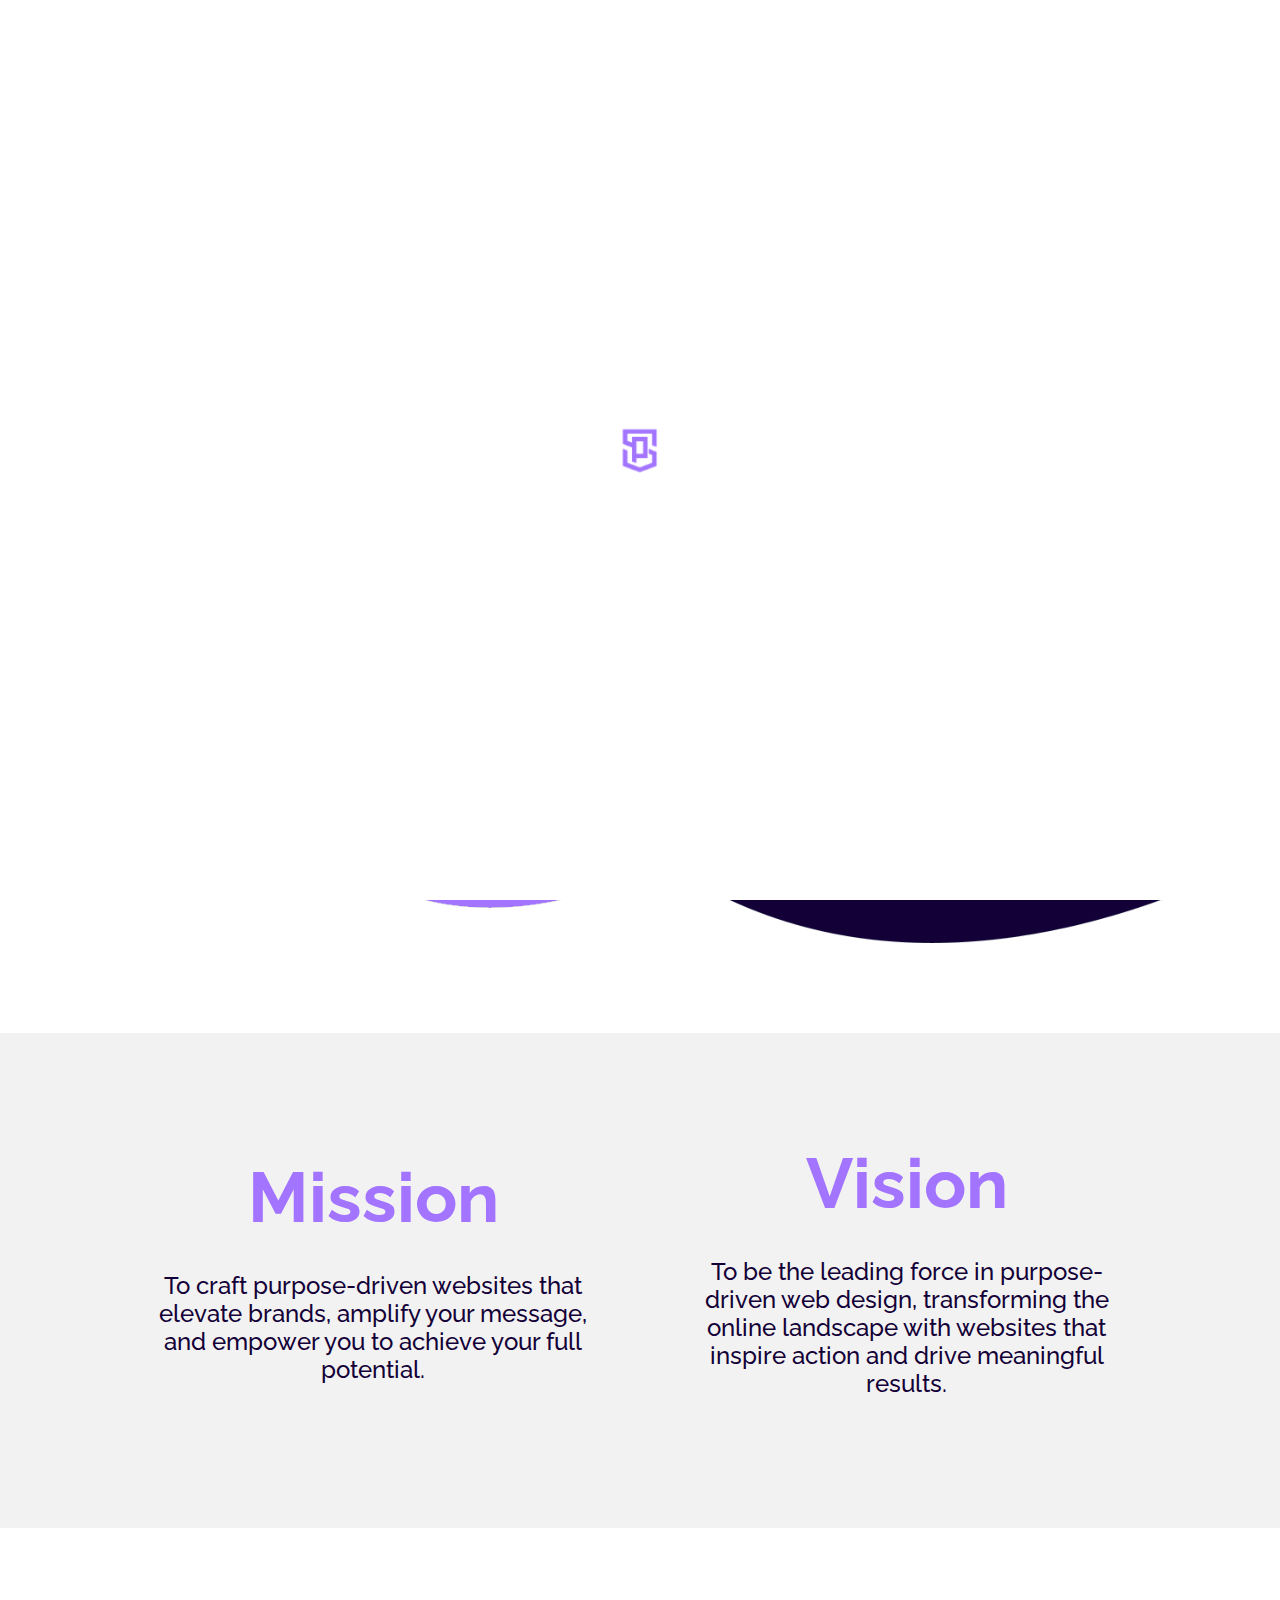
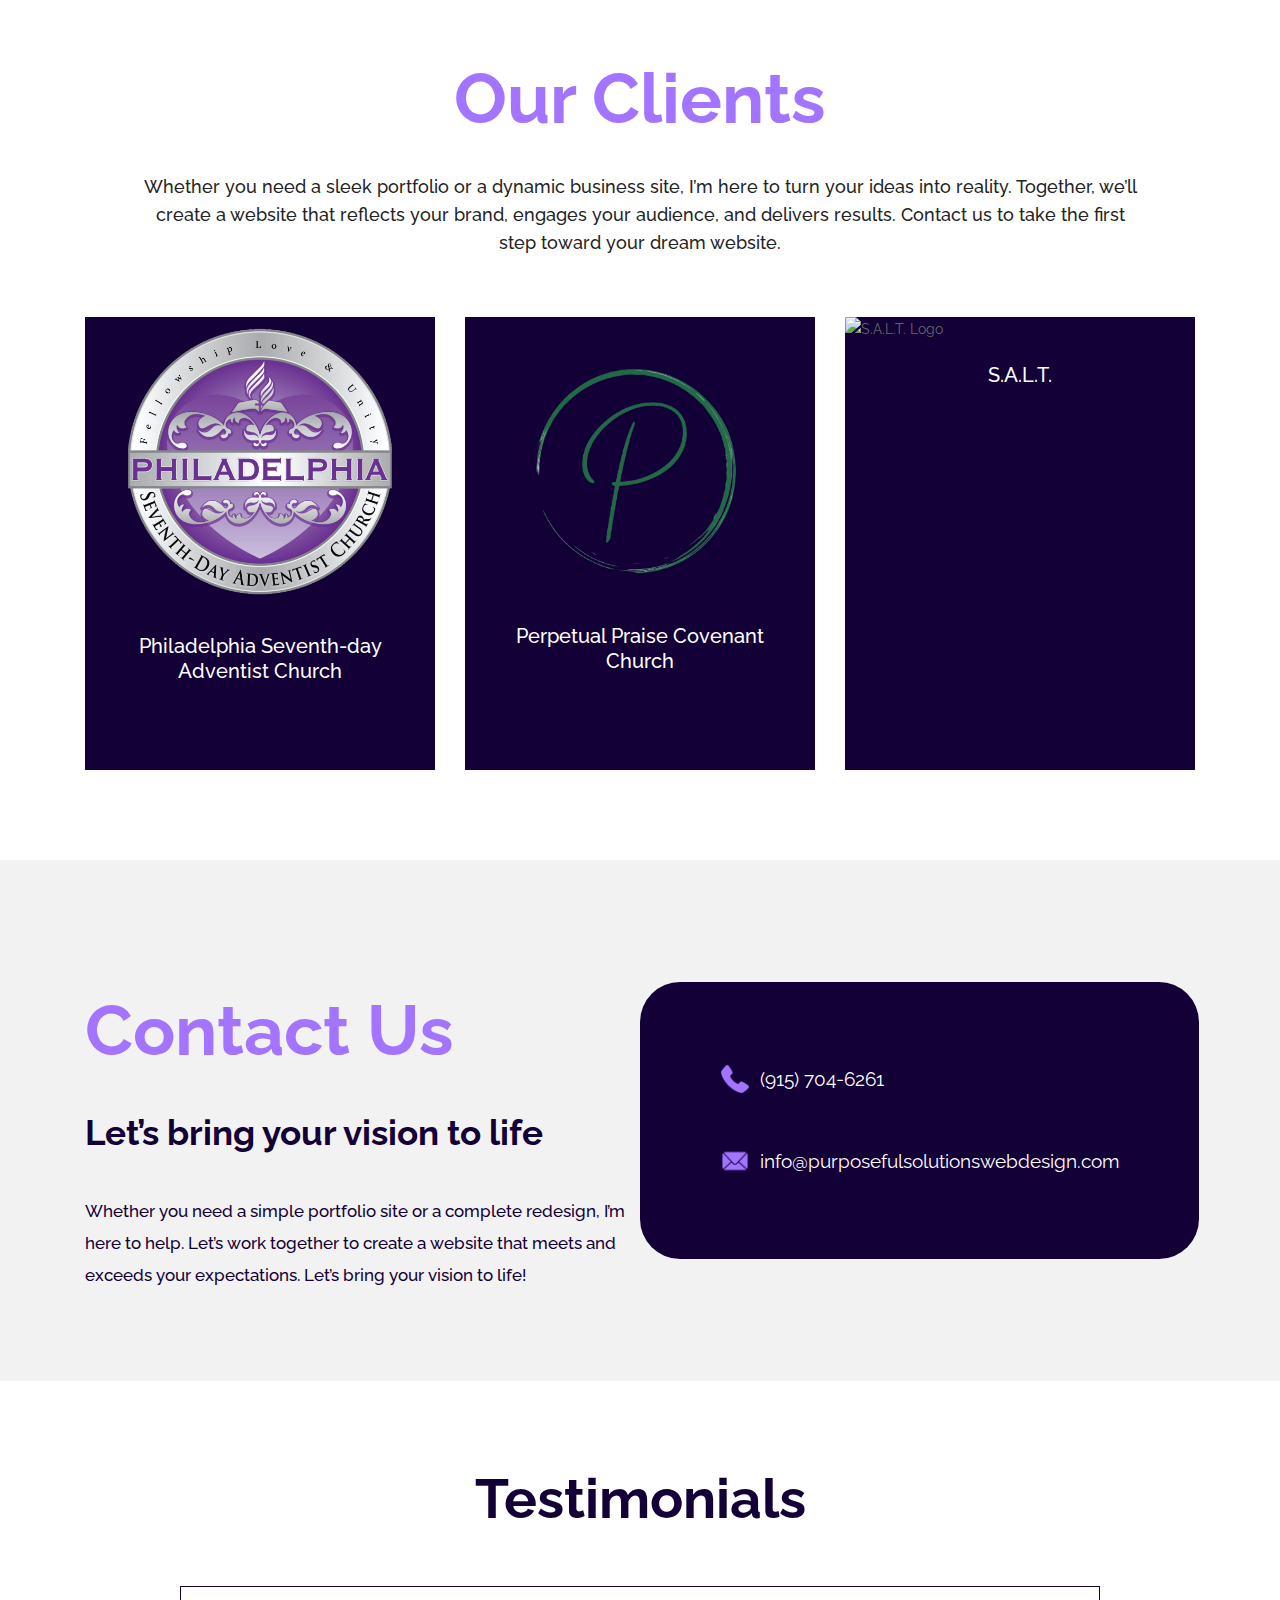
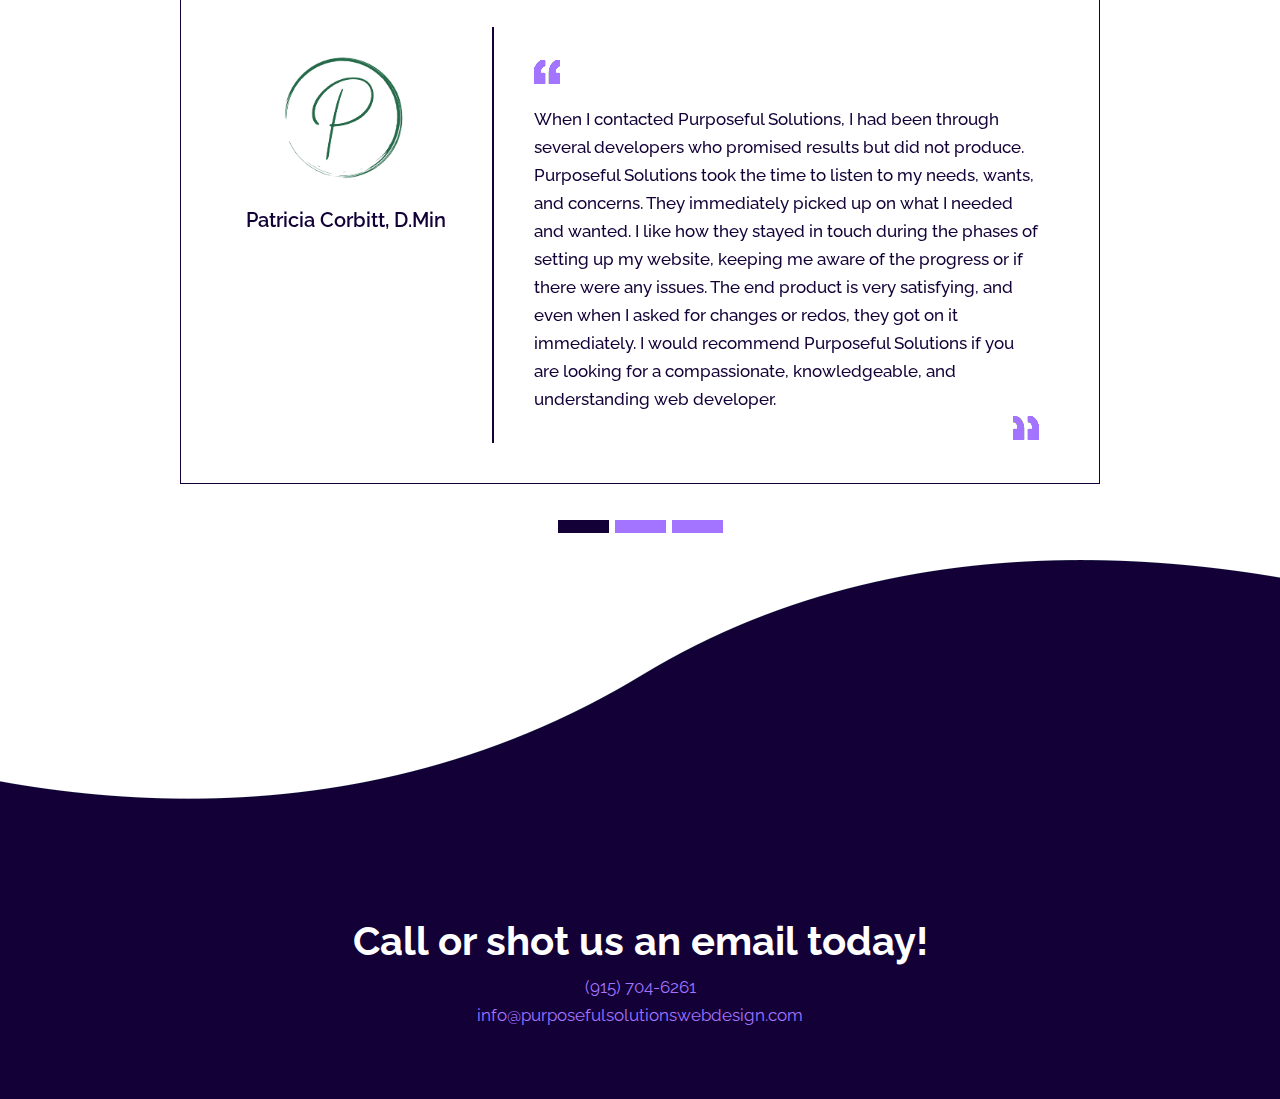
==== commit 36039cef: "added loading gif" ====
--- a/PSWD/index.html
+++ b/PSWD/index.html
@@ -31,7 +31,7 @@
 <body class="main-layout">
 <!-- loader  -->
 <div class="loader_bg">
-    <div class="loader"><img src="images/loading.gif" alt="#"/></div>
+    <div class="loader"><img src="images/PSWDLoading.gif" alt="#"/></div>
 </div>
 <!-- end loader -->
 <!-- header -->
@@ -63,7 +63,7 @@
                     <h1>Creating</h1>
                     <span>Responsive <br>
                      Modern<br> User-centric websites </span>
-                    <a href="#">Contact Us</a>
+                    <a href="mailto:info@purposefulsolutionswebdesign.com">Contact Us</a>
                 </div>
             </div>
             <div class="col-xl-6 col-lg-6 col-md-6 padding_alert2">
@@ -159,7 +159,7 @@
                 <div id="contact" class="main_contact">
                     <div class="contact-item">
                         <img class="contact-icon" src="images/phoneIcon.png" alt="Phone Icon">
-                       <a href="tel:+19157046261">(915) 704-6261</a>
+                        <a href="tel:+19157046261">(915) 704-6261</a>
                     </div>
                     <div class="contact-item pt-5">
                         <img class="contact-icon" src="images/mailIcon01.png" alt="">
@@ -324,7 +324,6 @@
 <!-- sidebar -->
 <script src="js/jquery.mCustomScrollbar.concat.min.js"></script>
 <script src="js/custom.js"></script>
-<script src="https:cdnjs.cloudflare.com/ajax/libs/fancybox/2.1.5/jquery.fancybox.min.js"></script>
 </body>
 </html>
 
--- a/PSWD/css/style.css
+++ b/PSWD/css/style.css
@@ -259,7 +259,7 @@
 }
 
 .loader img {
-    width: 280px;
+    width: 50px;
 }
 
 
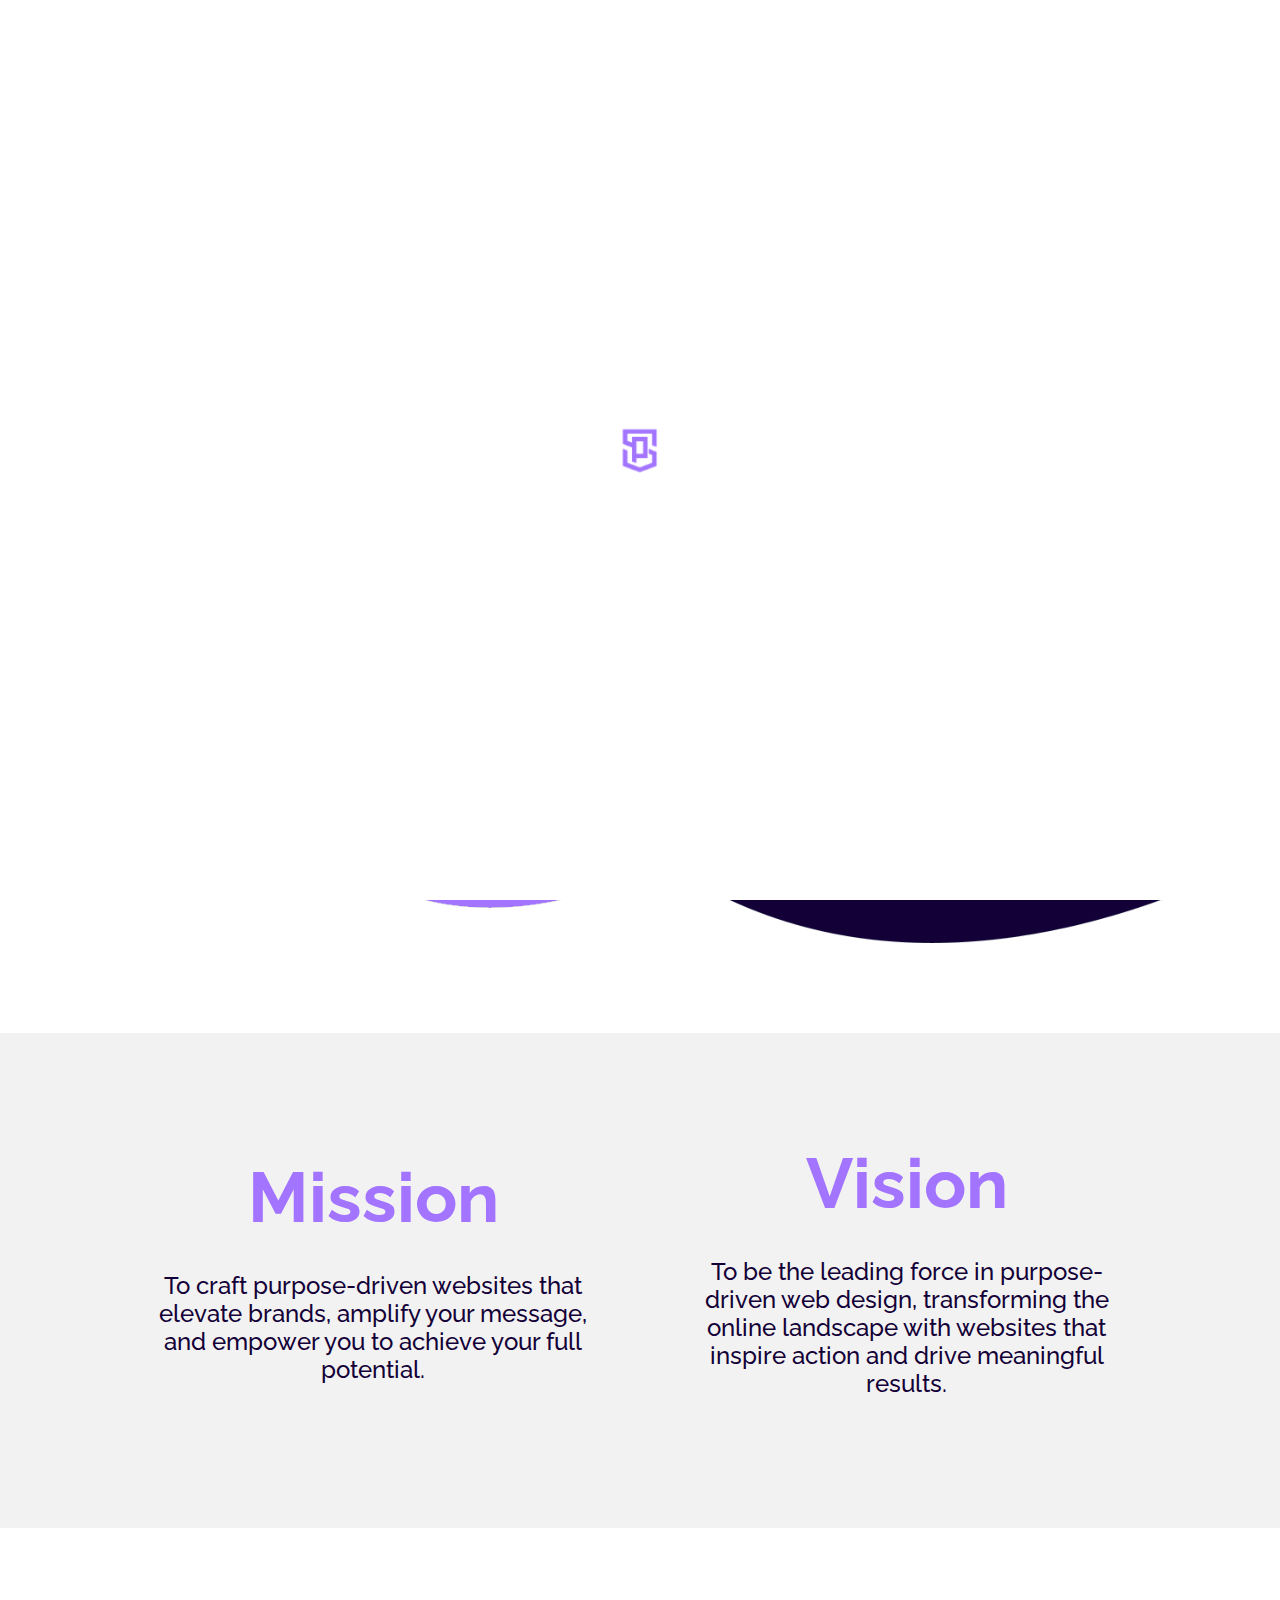
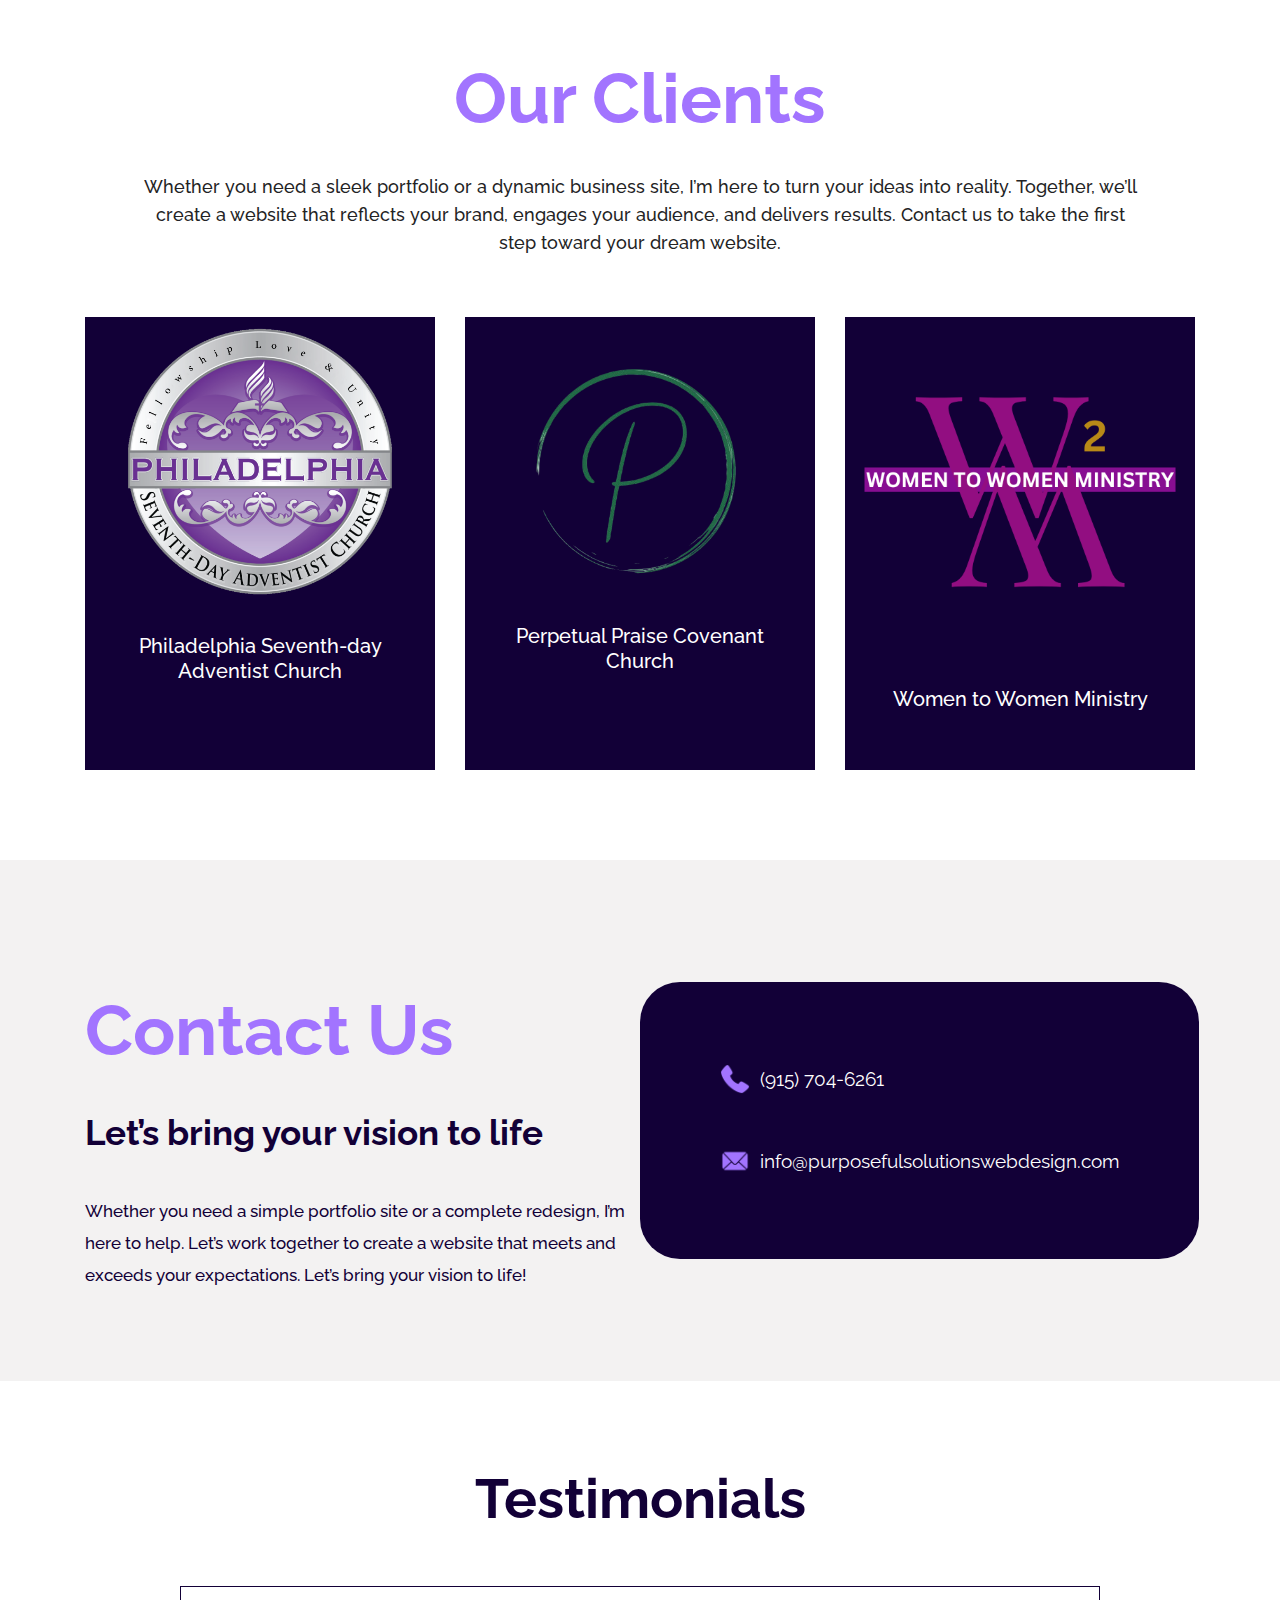
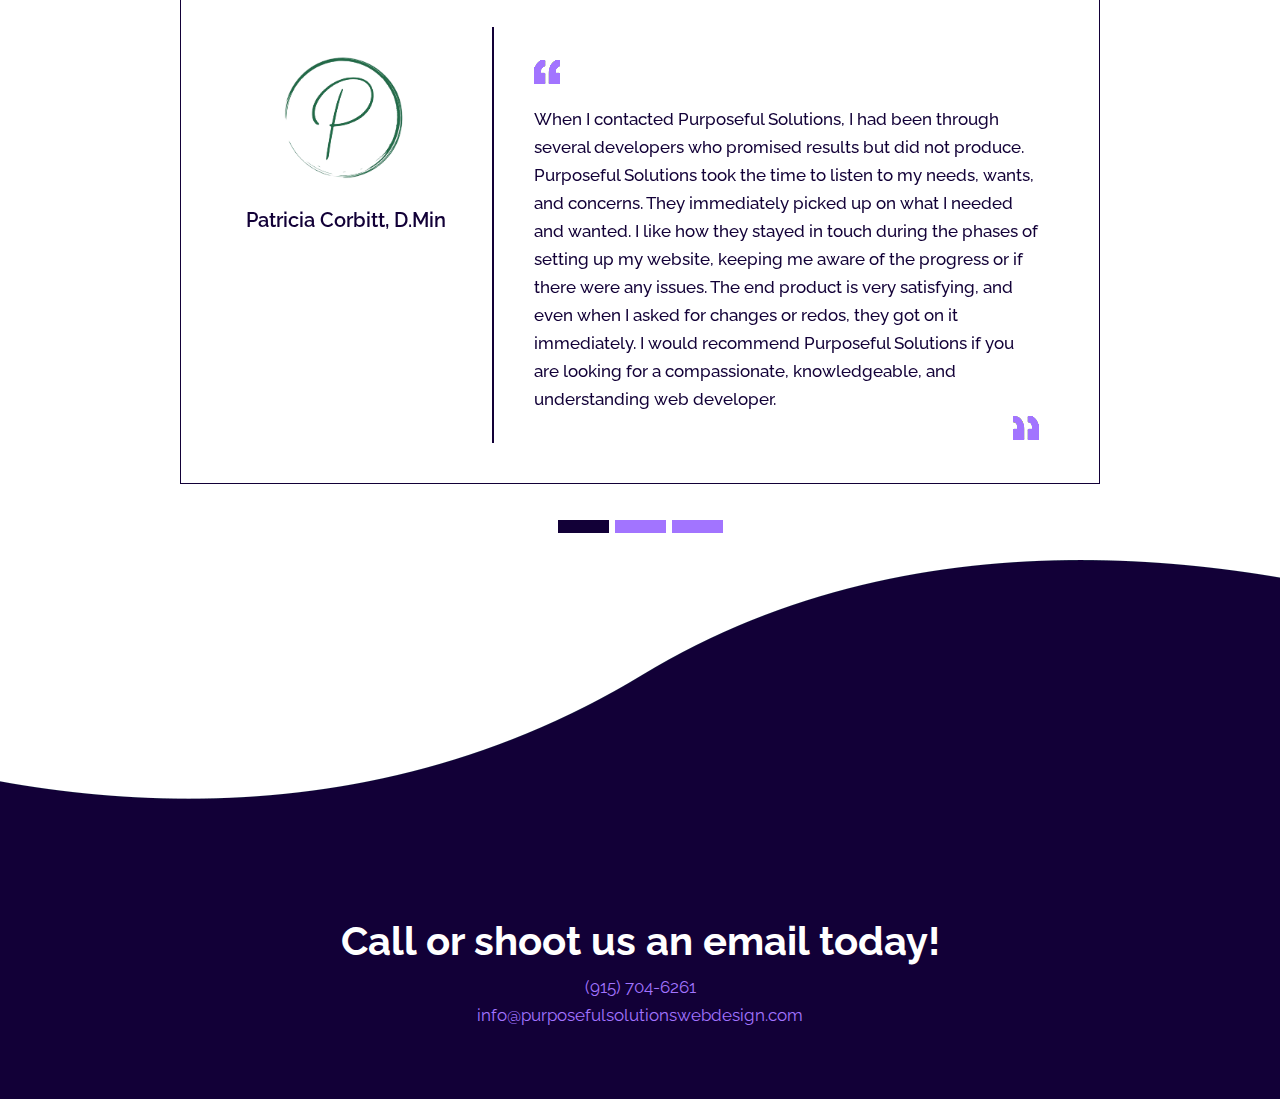
==== commit 1f15e715: "added new client" ====
--- a/PSWD/index.html
+++ b/PSWD/index.html
@@ -130,8 +130,8 @@
             </div>
             <div class="col-xl-4 col-lg-4 col-md-4">
                 <div class="clients_box">
-                    <figure><img src="" alt="S.A.L.T. Logo"/></figure>
-                    <h3>S.A.L.T.</h3>
+                    <figure><img src="images/W2WLogo.png" alt="Women to Women Logo"/></figure>
+                    <h3>Women to Women Ministry</h3>
                 </div>
             </div>
         </div>
@@ -228,17 +228,20 @@
                                         <div class="col-xl-4 col-lg-4 col-md-12 margin_boot">
                                             <div class="test_box1">
                                                 <figure><img src="images/psdalogo.png" alt="#"/></figure>
-                                                <h4>Derreka Lowe <br>Church Board Member</h4>
+                                                <h4>Derreka Lowe, MBA <br>Director of Marketing Operations</h4>
                                             </div>
                                         </div>
                                         <div class="col-xl-8 col-lg-8 col-md-12">
                                             <div class="test_box">
                                                 <i><img src="images/te1.png" alt="#"/></i>
-                                                <p>It is a long established fact that a reader will be distracted by the
-                                                    readable content of a page when looking at its layout. The point of
-                                                    using Lorem Ipsum is that it has a more-or-less normal distribution
-                                                    of letters, as opposed to using 'Content here, content here', making
-                                                    it </p>
+                                                <p>Purposeful Solution’s superpower is its ability to listen attentively
+                                                    and truly understand the unique needs of its clients. They don’t
+                                                    just execute a website redesign or update; they offer insightful,
+                                                    creative suggestions that align perfectly with their vision. Their
+                                                    work consistently exceeds expectations, transforming concepts into
+                                                    functional designs. Above all, their commitment to delivering their
+                                                    best ensures a collaborative, win-win outcome for everyone
+                                                    involved.</p>
                                                 <i class="flot_right"><img src="images/te2.png" alt="#"/></i>
                                             </div>
                                         </div>
@@ -293,28 +296,18 @@
             <div class="row">
                 <div class="col-md-8 offset-md-2">
                     <div class="footer_cont">
-                        <h3>Call or shot us an email today!
+                        <h3>Call or shoot us an email today!
                         </h3>
                         <a href="tel:+19157046267">(915) 704-6261 </a><br>
                         <a href="mailto:info@purposefulsolutionswebdesign.com">info@purposefulsolutionswebdesign.com</a>
-                        <!--                        <a class="read_more" href="#">Get A Quote</a>-->
-                    </div>
-                </div>
-            </div>
-        </div>
-        <!--        <div class="copyright">-->
-        <!--            <div class="container">-->
-        <!--                <div class="row">-->
-        <!--                    <div class="col-md-12">-->
-        <!--                        <p>© 2019 All Rights Reserved. Design by <a href="https://html.design/"> Free Html Templates</a>-->
-        <!--                        </p>-->
-        <!--                    </div>-->
-        <!--                </div>-->
-        <!--            </div>-->
-        <!--        </div>-->
+                    </div>
+                </div>
+            </div>
+        </div>
     </div>
 </footer>
 <!-- end footer -->
+
 <!-- Javascript files-->
 <script src="js/jquery.min.js"></script>
 <script src="js/popper.min.js"></script>
--- a/PSWD/css/style.css
+++ b/PSWD/css/style.css
@@ -302,6 +302,7 @@
 
 /*--------------------------------------------------------------------- layout new css ---------------------------------------------------------------------*/
 
+/** header logo **/
 .header {
     width: 100%;
     background: transparent;
@@ -310,9 +311,33 @@
     z-index: 999;
 }
 
+/* Basic responsive image styles */
+.img-responsive {
+    max-width: 100%; /* Ensure image doesn't exceed container width */
+    height: auto;    /* Maintain aspect ratio */
+}
+
+/* Example media queries for logo adjustments */
+@media (max-width: 768px) { /* Adjust for tablets and smaller */
+    .logo img {
+        max-width: 80%; /* Slightly smaller logo on smaller screens */
+    }
+}
+
+@media (max-width: 576px) { /* Adjust for mobile phones */
+    .logo img {
+        max-width: 60%; /* Even smaller logo on mobile */
+        /* You might also want to center the logo on mobile */
+        display: block;
+        margin: 0 auto;
+    }
+    .logo_section {
+        text-align: center;
+    }
+}
+
 .logo a {
-    font-size: 40px;
-    font-weight: bold;
+    font-size: 30px;
     color: #fff;
     line-height: 40px;
 }
